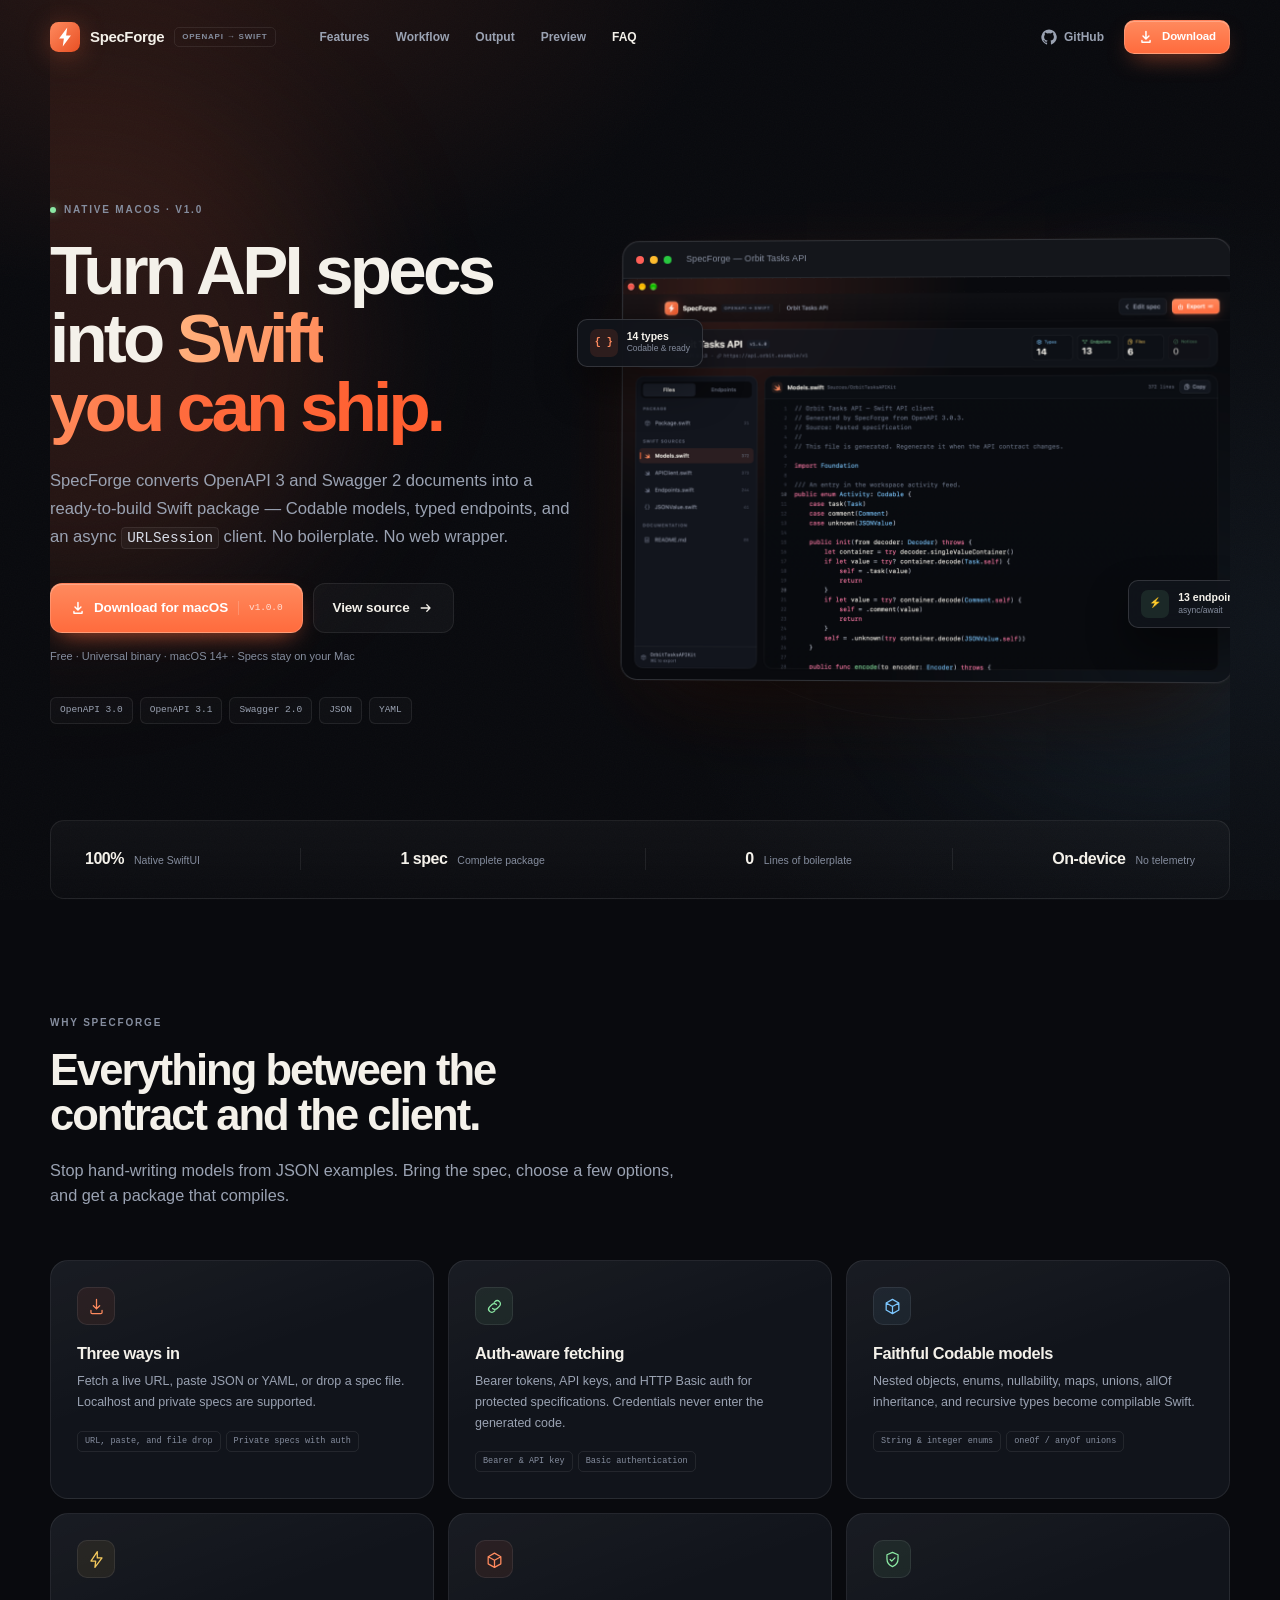
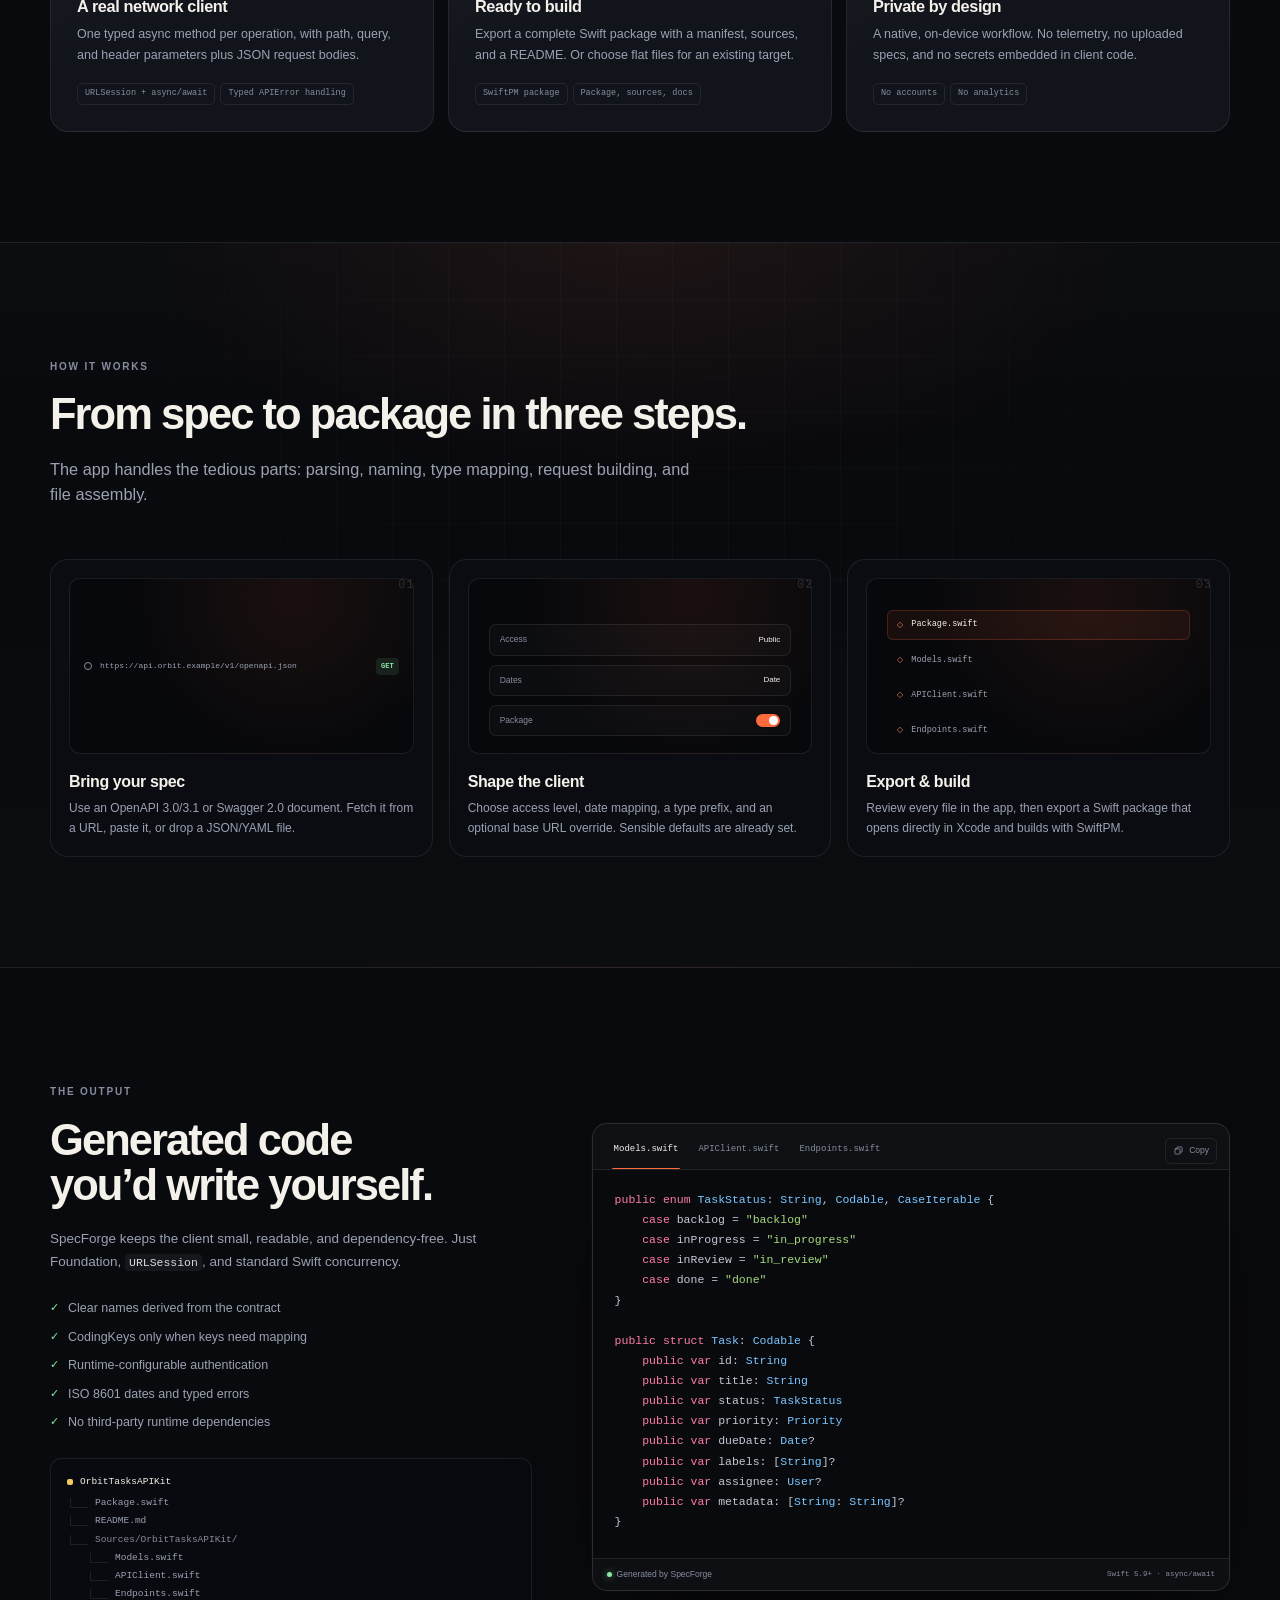
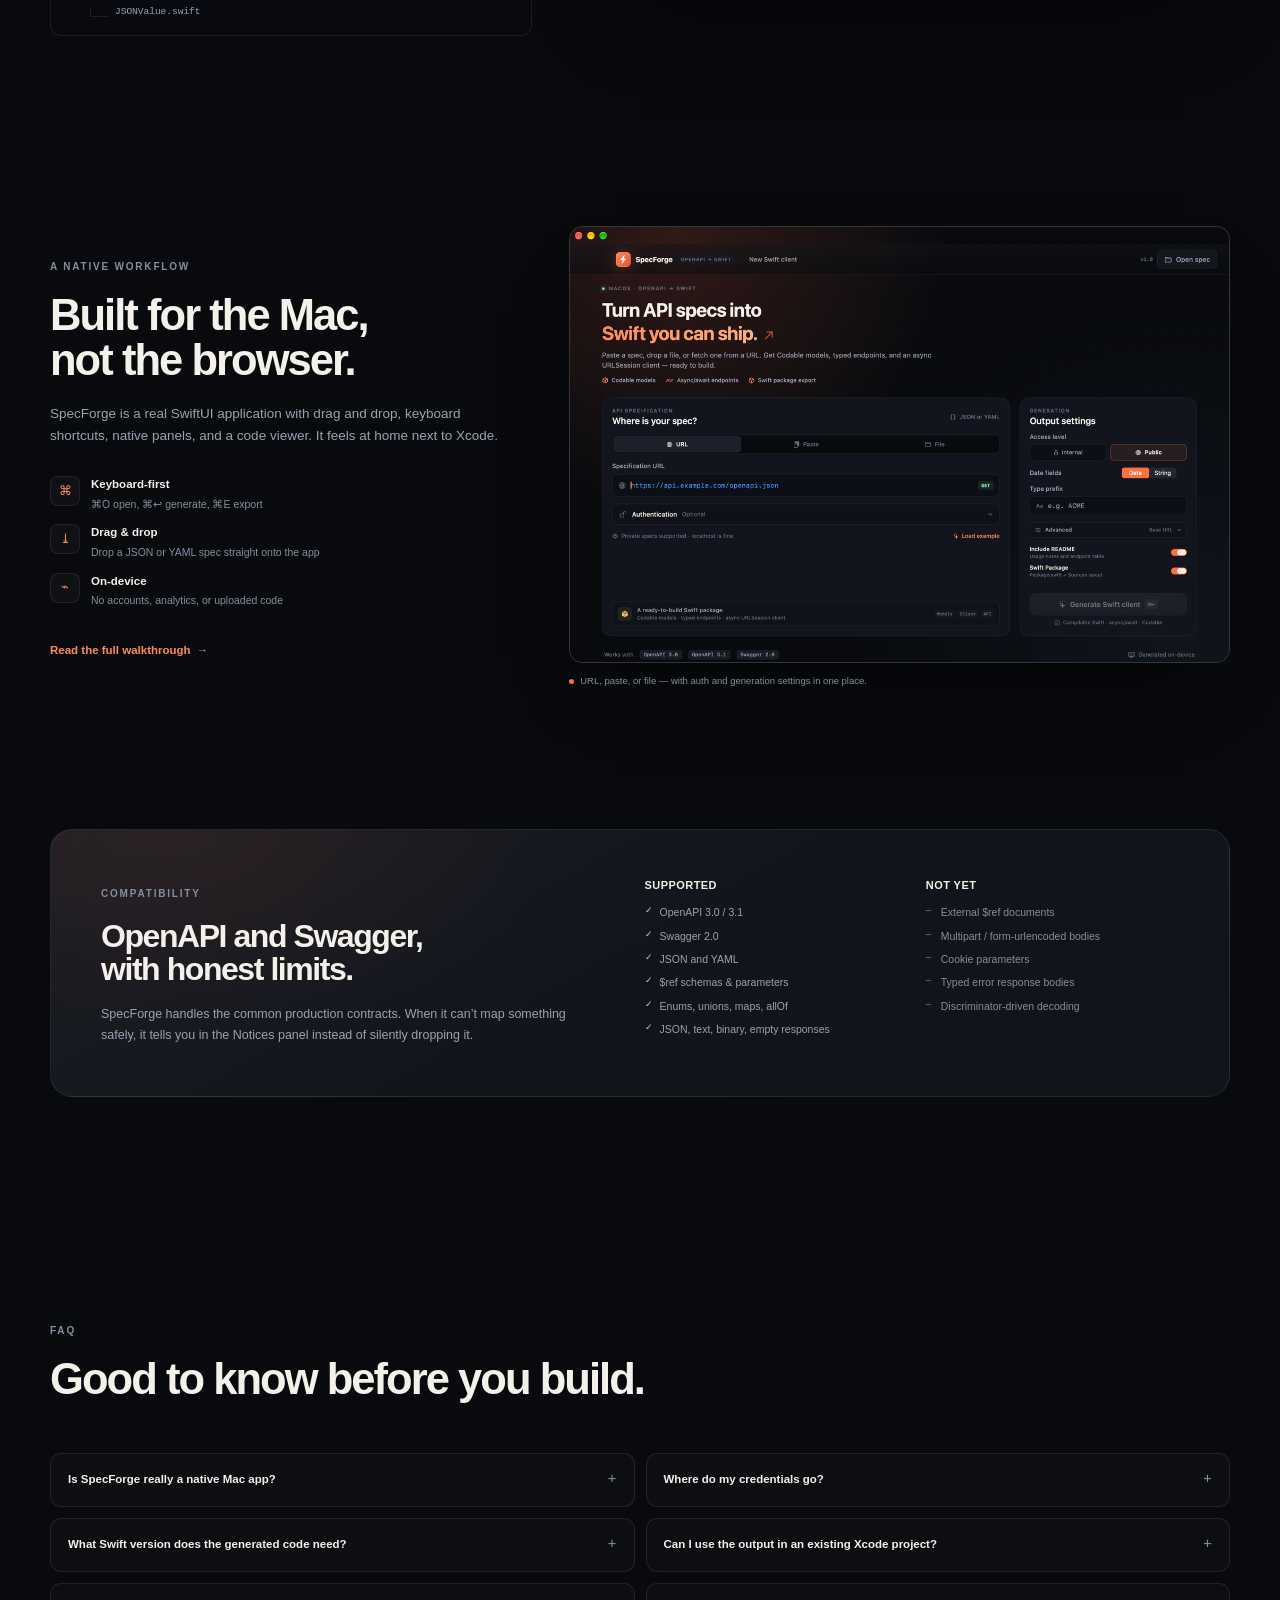
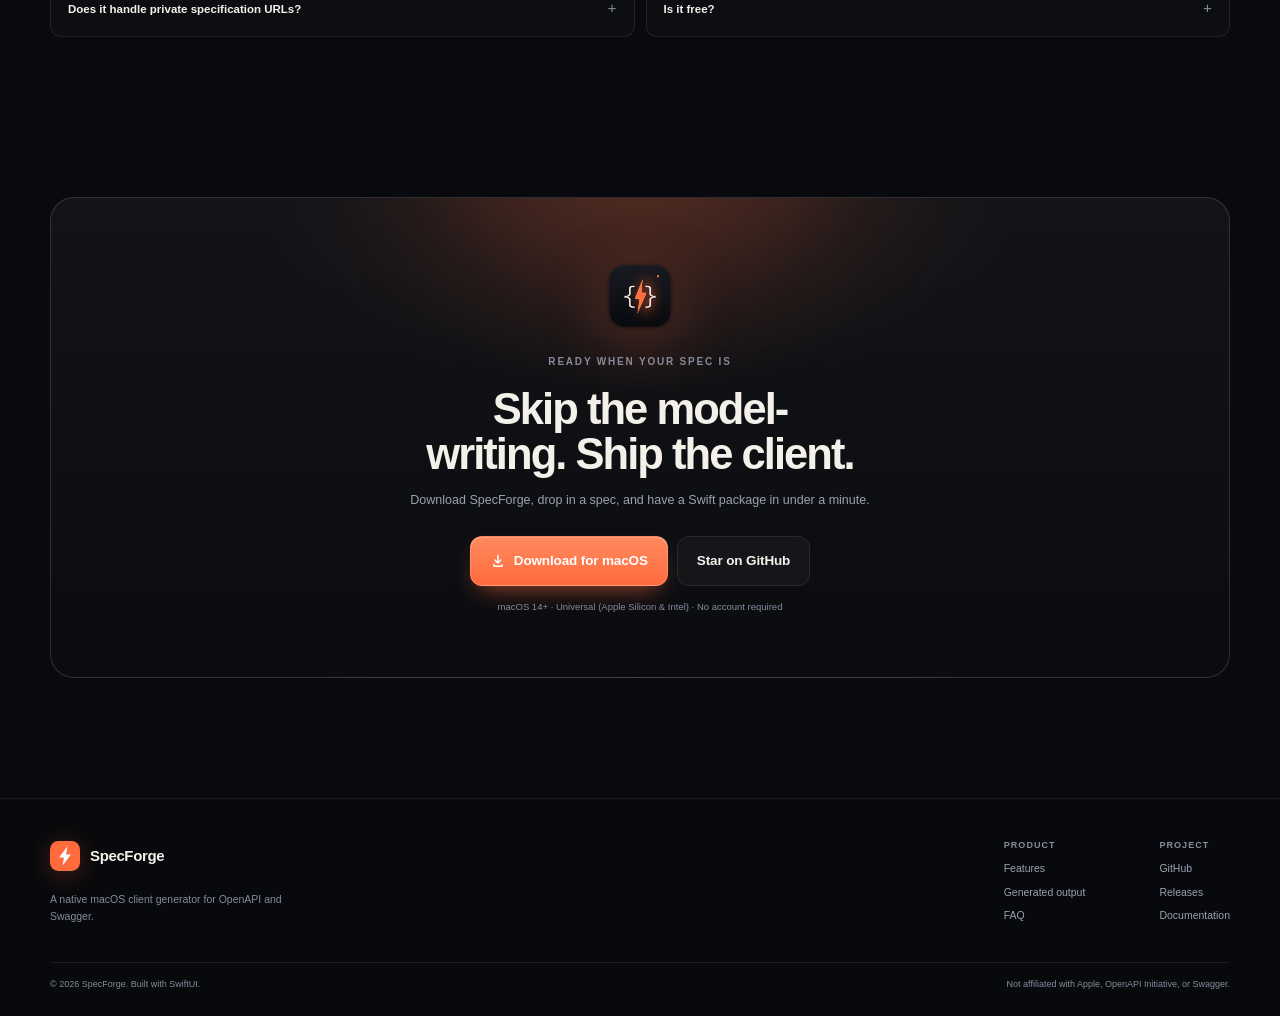
==== docs/index.html @ 65fa51cd "SpecForge 1.0.0 — native OpenAPI to Swift for macOS" ====
<!doctype html>
<html lang="en" class="no-js">
<head>
  <meta charset="utf-8">
  <meta name="viewport" content="width=device-width, initial-scale=1">
  <title>SpecForge — Turn OpenAPI specs into Swift</title>
  <meta name="description" content="SpecForge is a native macOS app that turns OpenAPI 3 and Swagger 2 specs into a ready-to-build Swift package with Codable models, typed endpoints, and an async URLSession client.">
  <meta name="author" content="SpecForge">
  <meta name="theme-color" content="#090a0e">
  <link rel="canonical" href="https://lbkos.github.io/specforge/">

  <meta property="og:type" content="website">
  <meta property="og:site_name" content="SpecForge">
  <meta property="og:title" content="SpecForge — Turn OpenAPI specs into Swift">
  <meta property="og:description" content="A native macOS app for turning OpenAPI and Swagger contracts into Codable models, typed endpoints, and an async networking client.">
  <meta property="og:url" content="https://lbkos.github.io/specforge/">
  <meta property="og:image" content="https://lbkos.github.io/specforge/assets/og.png">
  <meta property="og:image:width" content="1200">
  <meta property="og:image:height" content="630">
  <meta name="twitter:card" content="summary_large_image">
  <meta name="twitter:title" content="SpecForge — Turn OpenAPI specs into Swift">
  <meta name="twitter:description" content="Native macOS client generation for OpenAPI and Swagger. Codable models, typed endpoints, async networking.">
  <meta name="twitter:image" content="https://lbkos.github.io/specforge/assets/og.png">

  <link rel="icon" type="image/png" href="assets/favicon.png">
  <link rel="apple-touch-icon" href="assets/app-icon.png">
  <link rel="manifest" href="site.webmanifest">
  <link rel="preload" as="image" href="assets/results.png">
  <link rel="stylesheet" href="styles.css">
  <script>document.documentElement.classList.remove('no-js');document.documentElement.classList.add('js');</script>
</head>
<body>
  <a class="skip-link" href="#main">Skip to content</a>

  <header class="site-header" id="top">
    <div class="header-inner">
      <a class="brand" href="#top">
        <span class="brand-mark" aria-hidden="true">
          <svg viewBox="0 0 32 32" role="img">
            <defs>
              <linearGradient id="brandGradient" x1="0" y1="0" x2="1" y2="1">
                <stop offset="0" stop-color="#ff8a5e"/>
                <stop offset="1" stop-color="#e85024"/>
              </linearGradient>
            </defs>
            <rect width="32" height="32" rx="9" fill="url(#brandGradient)"/>
            <path d="M18.4 5.8 9.7 17.5h5.1l-1.2 8.7 8.7-11.7h-5.1l1.2-8.7Z" fill="#fff"/>
          </svg>
        </span>
        <span class="brand-name">SpecForge</span>
        <span class="brand-tag">OpenAPI → Swift</span>
      </a>

      <nav class="main-nav" id="mainNav" aria-label="Main navigation">
        <a href="#features">Features</a>
        <a href="#workflow">Workflow</a>
        <a href="#output">Output</a>
        <a href="#preview">Preview</a>
        <a href="#faq">FAQ</a>
      </nav>

      <div class="header-actions">
        <a class="github-link" href="https://github.com/LBkos/specforge" target="_blank" rel="noopener" aria-label="SpecForge on GitHub">
          <svg viewBox="0 0 24 24" aria-hidden="true"><path fill="currentColor" d="M12 .7a11.5 11.5 0 0 0-3.64 22.41c.58.11.79-.25.79-.55v-2.15c-3.22.7-3.9-1.37-3.9-1.37-.53-1.34-1.29-1.7-1.29-1.7-1.05-.72.08-.7.08-.7 1.16.08 1.77 1.19 1.77 1.19 1.04 1.77 2.72 1.26 3.39.96.1-.75.4-1.26.74-1.55-2.57-.29-5.27-1.29-5.27-5.68 0-1.26.45-2.28 1.19-3.09-.12-.29-.52-1.46.11-3.05 0 0 .97-.31 3.17 1.18a11 11 0 0 1 5.77 0c2.2-1.49 3.17-1.18 3.17-1.18.63 1.59.23 2.76.11 3.05.74.81 1.19 1.83 1.19 3.09 0 4.4-2.71 5.38-5.29 5.67.42.36.79 1.07.79 2.16v3.2c0 .3.21.67.8.55A11.5 11.5 0 0 0 12 .7Z"/></svg>
          <span>GitHub</span>
          <span class="stars" data-stars hidden></span>
        </a>
        <a class="button button-primary button-small download-link" href="https://github.com/LBkos/specforge/releases/latest/download/SpecForge.dmg">
          <svg viewBox="0 0 20 20" aria-hidden="true"><path fill="currentColor" d="M10 2.3c.5 0 .9.4.9.9v7.1l2.1-2.1a.9.9 0 1 1 1.3 1.3l-3.7 3.7a.9.9 0 0 1-1.3 0L5.6 9.5a.9.9 0 1 1 1.3-1.3l2.1 2.1V3.2c0-.5.4-.9 1-.9ZM4 14.4c0-.5.4-.9.9-.9s.9.4.9.9v1.2h8.4v-1.2a.9.9 0 0 1 1.8 0v1.7c0 .8-.7 1.5-1.5 1.5H5.5c-.8 0-1.5-.7-1.5-1.5v-1.7Z"/></svg>
          Download
        </a>
        <button class="menu-toggle" type="button" aria-label="Open navigation menu" aria-controls="mainNav" aria-expanded="false">
          <span></span><span></span>
        </button>
      </div>
    </div>
  </header>

  <main id="main">
    <section class="hero section-shell">
      <div class="hero-glow hero-glow-one" aria-hidden="true"></div>
      <div class="hero-glow hero-glow-two" aria-hidden="true"></div>

      <div class="hero-copy reveal">
        <p class="eyebrow"><span class="live-dot"></span> Native macOS · v1.0</p>
        <h1>Turn API specs into <span class="gradient-text">Swift you can ship.</span></h1>
        <p class="hero-lede">SpecForge converts OpenAPI 3 and Swagger 2 documents into a ready-to-build Swift package — Codable models, typed endpoints, and an async <code>URLSession</code> client. No boilerplate. No web wrapper.</p>

        <div class="hero-actions">
          <a class="button button-primary button-large download-link" href="https://github.com/LBkos/specforge/releases/latest/download/SpecForge.dmg">
            <svg viewBox="0 0 20 20" aria-hidden="true"><path fill="currentColor" d="M10 2.3c.5 0 .9.4.9.9v7.1l2.1-2.1a.9.9 0 1 1 1.3 1.3l-3.7 3.7a.9.9 0 0 1-1.3 0L5.6 9.5a.9.9 0 1 1 1.3-1.3l2.1 2.1V3.2c0-.5.4-.9 1-.9ZM4 14.4c0-.5.4-.9.9-.9s.9.4.9.9v1.2h8.4v-1.2a.9.9 0 0 1 1.8 0v1.7c0 .8-.7 1.5-1.5 1.5H5.5c-.8 0-1.5-.7-1.5-1.5v-1.7Z"/></svg>
            <span>Download for macOS</span>
            <span class="button-meta" data-release-version>v1.0.0</span>
          </a>
          <a class="button button-ghost button-large" href="https://github.com/LBkos/specforge" target="_blank" rel="noopener">
            View source
            <svg viewBox="0 0 20 20" aria-hidden="true"><path fill="none" stroke="currentColor" stroke-linecap="round" stroke-linejoin="round" stroke-width="1.6" d="M4 10h11m-4-4 4 4-4 4"/></svg>
          </a>
        </div>

        <p class="hero-note">Free · Universal binary · macOS 14+ · Specs stay on your Mac</p>

        <div class="hero-formats" aria-label="Supported specification formats">
          <span>OpenAPI 3.0</span>
          <span>OpenAPI 3.1</span>
          <span>Swagger 2.0</span>
          <span>JSON</span>
          <span>YAML</span>
        </div>
      </div>

      <div class="hero-visual reveal">
        <div class="window-frame">
          <div class="window-bar" aria-hidden="true">
            <span class="traffic red"></span>
            <span class="traffic yellow"></span>
            <span class="traffic green"></span>
            <span class="window-title">SpecForge — Orbit Tasks API</span>
          </div>
          <button class="screenshot-button" type="button" data-lightbox="assets/results.png" aria-label="Expand SpecForge results screenshot">
            <img src="assets/results.png" width="1240" height="820" alt="SpecForge showing generated Swift models for the Orbit Tasks API">
          </button>
        </div>

        <div class="float-card float-card-code" aria-hidden="true">
          <span class="float-icon">{ }</span>
          <span><strong>14 types</strong><small>Codable &amp; ready</small></span>
        </div>
        <div class="float-card float-card-endpoint" aria-hidden="true">
          <span class="float-icon bolt">⚡</span>
          <span><strong>13 endpoints</strong><small>async/await</small></span>
        </div>
        <div class="visual-orbit" aria-hidden="true"></div>
      </div>
    </section>

    <section class="format-strip section-shell reveal" aria-label="At a glance">
      <div class="strip-item"><strong>100%</strong><span>Native SwiftUI</span></div>
      <div class="strip-divider" aria-hidden="true"></div>
      <div class="strip-item"><strong>1 spec</strong><span>Complete package</span></div>
      <div class="strip-divider" aria-hidden="true"></div>
      <div class="strip-item"><strong>0</strong><span>Lines of boilerplate</span></div>
      <div class="strip-divider" aria-hidden="true"></div>
      <div class="strip-item"><strong>On-device</strong><span>No telemetry</span></div>
    </section>

    <section class="section section-shell" id="features">
      <div class="section-heading reveal">
        <p class="eyebrow">Why SpecForge</p>
        <h2>Everything between the contract and the client.</h2>
        <p>Stop hand-writing models from JSON examples. Bring the spec, choose a few options, and get a package that compiles.</p>
      </div>

      <div class="feature-grid">
        <article class="feature-card reveal">
          <span class="feature-icon icon-coral">
            <svg viewBox="0 0 24 24" aria-hidden="true"><path fill="none" stroke="currentColor" stroke-linecap="round" stroke-linejoin="round" stroke-width="1.6" d="M12 3v12m0 0 4-4m-4 4-4-4M5 17v2.5c0 .8.7 1.5 1.5 1.5h11c.8 0 1.5-.7 1.5-1.5V17"/></svg>
          </span>
          <h3>Three ways in</h3>
          <p>Fetch a live URL, paste JSON or YAML, or drop a spec file. Localhost and private specs are supported.</p>
          <ul class="mini-list">
            <li>URL, paste, and file drop</li>
            <li>Private specs with auth</li>
          </ul>
        </article>

        <article class="feature-card reveal">
          <span class="feature-icon icon-mint">
            <svg viewBox="0 0 24 24" aria-hidden="true"><path fill="none" stroke="currentColor" stroke-linecap="round" stroke-linejoin="round" stroke-width="1.6" d="M14.5 9.5a4 4 0 0 0-5.7 0l-3 3a4 4 0 0 0 5.7 5.7l1-1m-2.9-2.7a4 4 0 0 0 5.7 0l3-3a4 4 0 1 0-5.7-5.7l-1 1"/></svg>
          </span>
          <h3>Auth-aware fetching</h3>
          <p>Bearer tokens, API keys, and HTTP Basic auth for protected specifications. Credentials never enter the generated code.</p>
          <ul class="mini-list">
            <li>Bearer &amp; API key</li>
            <li>Basic authentication</li>
          </ul>
        </article>

        <article class="feature-card reveal">
          <span class="feature-icon icon-sky">
            <svg viewBox="0 0 24 24" aria-hidden="true"><path fill="none" stroke="currentColor" stroke-linecap="round" stroke-linejoin="round" stroke-width="1.6" d="m12 3 8 4.5v9L12 21l-8-4.5v-9L12 3Zm0 9 8-4.5M12 12v9M12 12 4 7.5"/></svg>
          </span>
          <h3>Faithful Codable models</h3>
          <p>Nested objects, enums, nullability, maps, unions, allOf inheritance, and recursive types become compilable Swift.</p>
          <ul class="mini-list">
            <li>String &amp; integer enums</li>
            <li>oneOf / anyOf unions</li>
          </ul>
        </article>

        <article class="feature-card reveal">
          <span class="feature-icon icon-gold">
            <svg viewBox="0 0 24 24" aria-hidden="true"><path fill="none" stroke="currentColor" stroke-linecap="round" stroke-linejoin="round" stroke-width="1.6" d="m13 2-8 12h6l-1 8 9-12h-6l0-8Z"/></svg>
          </span>
          <h3>A real network client</h3>
          <p>One typed async method per operation, with path, query, and header parameters plus JSON request bodies.</p>
          <ul class="mini-list">
            <li>URLSession + async/await</li>
            <li>Typed APIError handling</li>
          </ul>
        </article>

        <article class="feature-card reveal">
          <span class="feature-icon icon-coral">
            <svg viewBox="0 0 24 24" aria-hidden="true"><path fill="none" stroke="currentColor" stroke-linecap="round" stroke-linejoin="round" stroke-width="1.6" d="M4 8.5 12 4l8 4.5v9L12 22l-8-4.5v-9Zm0 0L12 13m8-4.5L12 13m0 9v-9"/></svg>
          </span>
          <h3>Ready to build</h3>
          <p>Export a complete Swift package with a manifest, sources, and a README. Or choose flat files for an existing target.</p>
          <ul class="mini-list">
            <li>SwiftPM package</li>
            <li>Package, sources, docs</li>
          </ul>
        </article>

        <article class="feature-card reveal">
          <span class="feature-icon icon-mint">
            <svg viewBox="0 0 24 24" aria-hidden="true"><path fill="none" stroke="currentColor" stroke-linecap="round" stroke-linejoin="round" stroke-width="1.6" d="M12 3 5 6v5c0 4.6 3 8.4 7 10 4-1.6 7-5.4 7-10V6l-7-3Zm-3 9 2 2 4-4"/></svg>
          </span>
          <h3>Private by design</h3>
          <p>A native, on-device workflow. No telemetry, no uploaded specs, and no secrets embedded in client code.</p>
          <ul class="mini-list">
            <li>No accounts</li>
            <li>No analytics</li>
          </ul>
        </article>
      </div>
    </section>

    <section class="section workflow-section" id="workflow">
      <div class="section-shell">
        <div class="section-heading reveal">
          <p class="eyebrow">How it works</p>
          <h2>From spec to package in three steps.</h2>
          <p>The app handles the tedious parts: parsing, naming, type mapping, request building, and file assembly.</p>
        </div>

        <div class="workflow-grid">
          <article class="workflow-step reveal">
            <span class="step-number">01</span>
            <div class="step-visual step-visual-input">
              <span class="field-dot"></span>
              <span class="field-text">https://api.orbit.example/v1/openapi.json</span>
              <span class="field-badge">GET</span>
            </div>
            <h3>Bring your spec</h3>
            <p>Use an OpenAPI 3.0/3.1 or Swagger 2.0 document. Fetch it from a URL, paste it, or drop a JSON/YAML file.</p>
          </article>

          <article class="workflow-step reveal">
            <span class="step-number">02</span>
            <div class="step-visual step-visual-settings">
              <div class="setting-row"><span>Access</span><b>Public</b></div>
              <div class="setting-row"><span>Dates</span><b>Date</b></div>
              <div class="setting-row"><span>Package</span><i class="toggle"></i></div>
            </div>
            <h3>Shape the client</h3>
            <p>Choose access level, date mapping, a type prefix, and an optional base URL override. Sensible defaults are already set.</p>
          </article>

          <article class="workflow-step reveal">
            <span class="step-number">03</span>
            <div class="step-visual step-visual-export">
              <div class="file-row"><span class="file-icon">◇</span> Package.swift</div>
              <div class="file-row"><span class="file-icon">◇</span> Models.swift</div>
              <div class="file-row"><span class="file-icon">◇</span> APIClient.swift</div>
              <div class="file-row"><span class="file-icon">◇</span> Endpoints.swift</div>
            </div>
            <h3>Export &amp; build</h3>
            <p>Review every file in the app, then export a Swift package that opens directly in Xcode and builds with SwiftPM.</p>
          </article>
        </div>
      </div>
    </section>

    <section class="section section-shell" id="output">
      <div class="output-grid">
        <div class="output-copy reveal">
          <p class="eyebrow">The output</p>
          <h2>Generated code you’d write yourself.</h2>
          <p>SpecForge keeps the client small, readable, and dependency-free. Just Foundation, <code>URLSession</code>, and standard Swift concurrency.</p>

          <ul class="check-list">
            <li><span>✓</span> Clear names derived from the contract</li>
            <li><span>✓</span> CodingKeys only when keys need mapping</li>
            <li><span>✓</span> Runtime-configurable authentication</li>
            <li><span>✓</span> ISO 8601 dates and typed errors</li>
            <li><span>✓</span> No third-party runtime dependencies</li>
          </ul>

          <div class="package-tree" aria-label="Generated package structure">
            <div class="tree-title"><span class="tree-dot"></span> OrbitTasksAPIKit</div>
            <div class="tree-line"><span class="tree-guide"></span><span class="tree-item">Package.swift</span></div>
            <div class="tree-line"><span class="tree-guide"></span><span class="tree-item">README.md</span></div>
            <div class="tree-line"><span class="tree-guide"></span><span class="tree-folder">Sources/OrbitTasksAPIKit/</span></div>
            <div class="tree-line nested"><span class="tree-guide"></span><span class="tree-item">Models.swift</span></div>
            <div class="tree-line nested"><span class="tree-guide"></span><span class="tree-item">APIClient.swift</span></div>
            <div class="tree-line nested"><span class="tree-guide"></span><span class="tree-item">Endpoints.swift</span></div>
            <div class="tree-line nested"><span class="tree-guide"></span><span class="tree-item">JSONValue.swift</span></div>
          </div>
        </div>

        <div class="code-console reveal">
          <div class="console-header">
            <div class="console-tabs" role="tablist" aria-label="Generated files">
              <button type="button" role="tab" aria-selected="true" aria-controls="panel-models" id="tab-models" data-tab="models" class="console-tab active">Models.swift</button>
              <button type="button" role="tab" aria-selected="false" aria-controls="panel-client" id="tab-client" data-tab="client" class="console-tab">APIClient.swift</button>
              <button type="button" role="tab" aria-selected="false" aria-controls="panel-endpoints" id="tab-endpoints" data-tab="endpoints" class="console-tab">Endpoints.swift</button>
            </div>
            <button type="button" class="copy-button" data-copy-button aria-label="Copy visible code">
              <svg viewBox="0 0 20 20" aria-hidden="true"><path fill="none" stroke="currentColor" stroke-linecap="round" stroke-linejoin="round" stroke-width="1.5" d="M7 7V4.8c0-.7.6-1.3 1.3-1.3h6.9c.7 0 1.3.6 1.3 1.3v6.9c0 .7-.6 1.3-1.3 1.3H13M4.8 7h6.9c.7 0 1.3.6 1.3 1.3v6.9c0 .7-.6 1.3-1.3 1.3H4.8c-.7 0-1.3-.6-1.3-1.3V8.3c0-.7.6-1.3 1.3-1.3Z"/></svg>
              <span>Copy</span>
            </button>
          </div>

          <div class="console-body">
            <div class="code-panel" role="tabpanel" id="panel-models" aria-labelledby="tab-models" data-panel="models">
<pre><code data-highlight="swift">public enum TaskStatus: String, Codable, CaseIterable {
    case backlog = "backlog"
    case inProgress = "in_progress"
    case inReview = "in_review"
    case done = "done"
}

public struct Task: Codable {
    public var id: String
    public var title: String
    public var status: TaskStatus
    public var priority: Priority
    public var dueDate: Date?
    public var labels: [String]?
    public var assignee: User?
    public var metadata: [String: String]?
}</code></pre>
            </div>

            <div class="code-panel" role="tabpanel" id="panel-client" aria-labelledby="tab-client" data-panel="client" hidden>
<pre><code data-highlight="swift">public final class APIClient: @unchecked Sendable {
    public static let shared = APIClient()
    public var auth: APIAuth?

    public func send&lt;T: Decodable&gt;(
        path: String,
        method: HTTPMethod,
        queryItems: [URLQueryItem] = [],
        headers: [String: String] = [:],
        responseType: T.Type
    ) async throws -&gt; T {
        let data = try await execute(
            path: path,
            method: method,
            queryItems: queryItems,
            headers: headers,
            bodyData: nil
        )
        return try decode(data, as: responseType)
    }
}</code></pre>
            </div>

            <div class="code-panel" role="tabpanel" id="panel-endpoints" aria-labelledby="tab-endpoints" data-panel="endpoints" hidden>
<pre><code data-highlight="swift">public func listTasks(
    workspaceID: String,
    status: TaskStatus? = nil,
    assigneeID: String? = nil,
    limit: Int? = nil,
    cursor: String? = nil
) async throws -&gt; TaskPage {
    let path = "/workspaces/\(workspaceID)/tasks"
    var queryItems: [URLQueryItem] = []

    if let status {
        queryItems.append(.init(name: "status", value: status.rawValue))
    }
    if let limit {
        queryItems.append(.init(name: "limit", value: String(limit)))
    }

    return try await send(
        path: path,
        method: .get,
        queryItems: queryItems,
        responseType: TaskPage.self
    )
}</code></pre>
            </div>
          </div>

          <div class="console-footer">
            <span class="console-status"><i></i> Generated by SpecForge</span>
            <span class="console-meta">Swift 5.9+ · async/await</span>
          </div>
        </div>
      </div>
    </section>

    <section class="section preview-section" id="preview">
      <div class="section-shell preview-grid">
        <div class="preview-copy reveal">
          <p class="eyebrow">A native workflow</p>
          <h2>Built for the Mac, not the browser.</h2>
          <p>SpecForge is a real SwiftUI application with drag and drop, keyboard shortcuts, native panels, and a code viewer. It feels at home next to Xcode.</p>

          <div class="preview-features">
            <div class="preview-feature">
              <span class="preview-feature-icon">⌘</span>
              <div><strong>Keyboard-first</strong><span>⌘O open, ⌘↩ generate, ⌘E export</span></div>
            </div>
            <div class="preview-feature">
              <span class="preview-feature-icon">⤓</span>
              <div><strong>Drag &amp; drop</strong><span>Drop a JSON or YAML spec straight onto the app</span></div>
            </div>
            <div class="preview-feature">
              <span class="preview-feature-icon">⌁</span>
              <div><strong>On-device</strong><span>No accounts, analytics, or uploaded code</span></div>
            </div>
          </div>

          <a class="text-link" href="https://github.com/LBkos/specforge#use" target="_blank" rel="noopener">Read the full walkthrough <span>→</span></a>
        </div>

        <div class="preview-shot reveal">
          <button class="screenshot-button screenshot-plain" type="button" data-lightbox="assets/input.png" aria-label="Expand SpecForge input screenshot">
            <img src="assets/input.png" width="1240" height="820" loading="lazy" alt="SpecForge input screen for URL, paste, and file sources">
          </button>
          <div class="preview-caption"><span class="caption-dot"></span> URL, paste, or file — with auth and generation settings in one place.</div>
        </div>
      </div>
    </section>

    <section class="section section-shell compatibility-section">
      <div class="compatibility-card reveal">
        <div class="compatibility-copy">
          <p class="eyebrow">Compatibility</p>
          <h2>OpenAPI and Swagger, with honest limits.</h2>
          <p>SpecForge handles the common production contracts. When it can’t map something safely, it tells you in the Notices panel instead of silently dropping it.</p>
        </div>
        <div class="compatibility-columns">
          <div>
            <h3>Supported</h3>
            <ul class="compat-list yes">
              <li>OpenAPI 3.0 / 3.1</li>
              <li>Swagger 2.0</li>
              <li>JSON and YAML</li>
              <li>$ref schemas &amp; parameters</li>
              <li>Enums, unions, maps, allOf</li>
              <li>JSON, text, binary, empty responses</li>
            </ul>
          </div>
          <div>
            <h3>Not yet</h3>
            <ul class="compat-list no">
              <li>External $ref documents</li>
              <li>Multipart / form-urlencoded bodies</li>
              <li>Cookie parameters</li>
              <li>Typed error response bodies</li>
              <li>Discriminator-driven decoding</li>
            </ul>
          </div>
        </div>
      </div>
    </section>

    <section class="section section-shell" id="faq">
      <div class="section-heading reveal">
        <p class="eyebrow">FAQ</p>
        <h2>Good to know before you build.</h2>
      </div>

      <div class="faq-grid">
        <details class="faq-item reveal">
          <summary>Is SpecForge really a native Mac app?</summary>
          <p>Yes. It’s built with SwiftUI and runs entirely on your Mac. There is no web view, local server, or account layer in the app.</p>
        </details>
        <details class="faq-item reveal">
          <summary>Where do my credentials go?</summary>
          <p>They are attached only to the outgoing request that downloads the specification. Tokens and passwords are never embedded in generated files, logged, or sent anywhere else.</p>
        </details>
        <details class="faq-item reveal">
          <summary>What Swift version does the generated code need?</summary>
          <p>The generated package uses Swift 5.9+ and targets iOS 15, macOS 12, tvOS 15, and watchOS 8 or later. The macOS app itself requires macOS 14+.</p>
        </details>
        <details class="faq-item reveal">
          <summary>Can I use the output in an existing Xcode project?</summary>
          <p>Yes. Export a package and add it as a local dependency, or turn off “Swift Package” during generation to get flat Swift files you can drag into a target.</p>
        </details>
        <details class="faq-item reveal">
          <summary>Does it handle private specification URLs?</summary>
          <p>Yes. Choose Bearer, API key, or Basic authentication before fetching. The URL flow supports protected endpoints and localhost.</p>
        </details>
        <details class="faq-item reveal">
          <summary>Is it free?</summary>
          <p>The app is free to download. The source is available on GitHub so you can inspect the generator and build it yourself.</p>
        </details>
      </div>
    </section>

    <section class="section-shell final-cta reveal">
      <div class="cta-card">
        <div class="cta-glow" aria-hidden="true"></div>
        <span class="cta-icon"><img src="assets/app-icon.png" width="72" height="72" alt="SpecForge app icon"></span>
        <p class="eyebrow">Ready when your spec is</p>
        <h2>Skip the model-writing. Ship the client.</h2>
        <p>Download SpecForge, drop in a spec, and have a Swift package in under a minute.</p>
        <div class="cta-actions">
          <a class="button button-primary button-large download-link" href="https://github.com/LBkos/specforge/releases/latest/download/SpecForge.dmg">
            <svg viewBox="0 0 20 20" aria-hidden="true"><path fill="currentColor" d="M10 2.3c.5 0 .9.4.9.9v7.1l2.1-2.1a.9.9 0 1 1 1.3 1.3l-3.7 3.7a.9.9 0 0 1-1.3 0L5.6 9.5a.9.9 0 1 1 1.3-1.3l2.1 2.1V3.2c0-.5.4-.9 1-.9ZM4 14.4c0-.5.4-.9.9-.9s.9.4.9.9v1.2h8.4v-1.2a.9.9 0 0 1 1.8 0v1.7c0 .8-.7 1.5-1.5 1.5H5.5c-.8 0-1.5-.7-1.5-1.5v-1.7Z"/></svg>
            Download for macOS
          </a>
          <a class="button button-ghost button-large" href="https://github.com/LBkos/specforge" target="_blank" rel="noopener">Star on GitHub</a>
        </div>
        <p class="cta-note">macOS 14+ · Universal (Apple Silicon &amp; Intel) · No account required</p>
      </div>
    </section>
  </main>

  <footer class="site-footer">
    <div class="footer-inner">
      <div class="footer-brand">
        <a class="brand" href="#top">
          <span class="brand-mark" aria-hidden="true">
            <svg viewBox="0 0 32 32" role="img"><rect width="32" height="32" rx="9" fill="#ff6b3d"/><path d="M18.4 5.8 9.7 17.5h5.1l-1.2 8.7 8.7-11.7h-5.1l1.2-8.7Z" fill="#fff"/></svg>
          </span>
          <span class="brand-name">SpecForge</span>
        </a>
        <p>A native macOS client generator for OpenAPI and Swagger.</p>
      </div>
      <div class="footer-links">
        <div>
          <h3>Product</h3>
          <a href="#features">Features</a>
          <a href="#output">Generated output</a>
          <a href="#faq">FAQ</a>
        </div>
        <div>
          <h3>Project</h3>
          <a href="https://github.com/LBkos/specforge" target="_blank" rel="noopener">GitHub</a>
          <a href="https://github.com/LBkos/specforge/releases" target="_blank" rel="noopener">Releases</a>
          <a href="https://github.com/LBkos/specforge#readme" target="_blank" rel="noopener">Documentation</a>
        </div>
      </div>
    </div>
    <div class="footer-bottom">
      <span>© <span data-year>2026</span> SpecForge. Built with SwiftUI.</span>
      <span>Not affiliated with Apple, OpenAPI Initiative, or Swagger.</span>
    </div>
  </footer>

  <dialog class="lightbox" id="lightbox" aria-label="Screenshot preview">
    <button class="lightbox-close" type="button" aria-label="Close screenshot">×</button>
    <img src="assets/results.png" alt="SpecForge screenshot preview">
  </dialog>

  <script src="app.js" defer></script>
</body>
</html>
---- docs/styles.css ----
:root {
  --bg: #090a0e;
  --bg-deep: #07080b;
  --surface: #11141b;
  --surface-2: #161a23;
  --surface-3: #1c202b;
  --line: rgba(255, 255, 255, 0.08);
  --line-strong: rgba(255, 255, 255, 0.14);
  --text: #f4f1ea;
  --muted: #9aa2b2;
  --dim: #858d9e;
  --accent: #ff6b3d;
  --accent-bright: #ff8a5e;
  --accent-deep: #e85024;
  --mint: #8be9a4;
  --sky: #7cc7ff;
  --gold: #f4c95d;
  --pink: #ff7ba8;
  --green: #a8db7e;
  --radius: 18px;
  --radius-sm: 11px;
  --max-width: 1180px;
  --font-ui: -apple-system, BlinkMacSystemFont, "SF Pro Display", "SF Pro Text", "Segoe UI", sans-serif;
  --font-mono: ui-monospace, "SF Mono", "SFMono-Regular", Menlo, Monaco, Consolas, monospace;
}

*, *::before, *::after {
  box-sizing: border-box;
}

html {
  scroll-behavior: smooth;
  color-scheme: dark;
}

body {
  margin: 0;
  background: var(--bg);
  color: var(--text);
  font-family: var(--font-ui);
  font-size: 16px;
  line-height: 1.55;
  -webkit-font-smoothing: antialiased;
  text-rendering: optimizeLegibility;
  overflow-x: hidden;
}

body::before {
  content: "";
  position: fixed;
  inset: 0;
  z-index: -2;
  background:
    radial-gradient(900px 520px at 12% -5%, rgba(255, 107, 61, 0.13), transparent 65%),
    radial-gradient(900px 640px at 100% 70%, rgba(124, 199, 255, 0.055), transparent 70%),
    var(--bg);
}

body::after {
  content: "";
  position: fixed;
  inset: 0;
  z-index: -1;
  pointer-events: none;
  opacity: 0.025;
  background-image: url("data:image/svg+xml,%3Csvg xmlns='http://www.w3.org/2000/svg' width='160' height='160'%3E%3Cfilter id='n'%3E%3CfeTurbulence type='fractalNoise' baseFrequency='.85' numOctaves='3' stitchTiles='stitch'/%3E%3C/filter%3E%3Crect width='100%25' height='100%25' filter='url(%23n)'/%3E%3C/svg%3E");
}

img {
  max-width: 100%;
  display: block;
}

a {
  color: inherit;
  text-decoration: none;
}

button {
  font: inherit;
  color: inherit;
}

code, pre {
  font-family: var(--font-mono);
}

::selection {
  background: rgba(255, 107, 61, 0.32);
  color: #fff;
}

:focus-visible {
  outline: 2px solid var(--accent-bright);
  outline-offset: 3px;
  border-radius: 4px;
}

.skip-link {
  position: fixed;
  top: 10px;
  left: 10px;
  z-index: 100;
  padding: 10px 14px;
  border-radius: 8px;
  background: var(--accent);
  color: #fff;
  font-weight: 600;
  transform: translateY(-160%);
  transition: transform 0.2s ease;
}

.skip-link:focus {
  transform: translateY(0);
}

.section-shell {
  width: min(var(--max-width), calc(100% - 64px));
  margin-inline: auto;
}

.section {
  padding: 110px 0;
  scroll-margin-top: 90px;
}

.eyebrow {
  display: inline-flex;
  align-items: center;
  gap: 8px;
  margin: 0 0 18px;
  color: var(--dim);
  font-size: 10px;
  font-weight: 700;
  letter-spacing: 0.18em;
  text-transform: uppercase;
}

.live-dot {
  width: 6px;
  height: 6px;
  border-radius: 50%;
  background: var(--mint);
  box-shadow: 0 0 10px rgba(139, 233, 164, 0.8);
}

h1, h2, h3, h4 {
  margin: 0;
  font-weight: 700;
  letter-spacing: -0.045em;
  line-height: 1.03;
  text-wrap: balance;
}

h2 {
  font-size: clamp(2rem, 3.4vw, 3.15rem);
  max-width: 760px;
}

h3 {
  font-size: 1.1rem;
  letter-spacing: -0.025em;
}

p {
  margin: 0;
}

.section-heading {
  max-width: 720px;
  margin-bottom: 52px;
}

.section-heading p:last-child {
  margin-top: 20px;
  max-width: 640px;
  color: var(--muted);
  font-size: 1.02rem;
}

.gradient-text {
  background: linear-gradient(100deg, #ffb27e 0%, var(--accent) 52%, #ff5d2e 100%);
  -webkit-background-clip: text;
  background-clip: text;
  color: transparent;
}

/* Header */

.site-header {
  position: fixed;
  inset: 0 0 auto;
  z-index: 50;
  transition: background 0.25s ease, border-color 0.25s ease, backdrop-filter 0.25s ease;
  border-bottom: 1px solid transparent;
}

.site-header.scrolled {
  background: rgba(9, 10, 14, 0.82);
  border-bottom-color: var(--line);
  backdrop-filter: blur(18px) saturate(1.25);
  -webkit-backdrop-filter: blur(18px) saturate(1.25);
}

.header-inner {
  width: min(var(--max-width), calc(100% - 64px));
  height: 74px;
  margin-inline: auto;
  display: flex;
  align-items: center;
  gap: 30px;
}

.brand {
  display: inline-flex;
  align-items: center;
  gap: 10px;
  flex-shrink: 0;
}

.brand-mark {
  width: 30px;
  height: 30px;
  display: grid;
  place-items: center;
  filter: drop-shadow(0 4px 12px rgba(255, 107, 61, 0.28));
}

.brand-mark svg {
  width: 100%;
  height: 100%;
}

.brand-name {
  font-size: 15px;
  font-weight: 750;
  letter-spacing: -0.025em;
}

.brand-tag {
  padding: 3px 7px;
  border: 1px solid var(--line);
  border-radius: 5px;
  color: var(--dim);
  font-size: 8px;
  font-weight: 700;
  letter-spacing: 0.1em;
  text-transform: uppercase;
}

.main-nav {
  display: flex;
  align-items: center;
  gap: 26px;
  margin-left: 14px;
}

.main-nav a {
  color: var(--muted);
  font-size: 12px;
  font-weight: 550;
  transition: color 0.18s ease;
}

.main-nav a:hover {
  color: var(--text);
}

.header-actions {
  display: flex;
  align-items: center;
  gap: 10px;
  margin-left: auto;
}

.github-link {
  display: inline-flex;
  align-items: center;
  gap: 7px;
  padding: 8px 10px;
  border-radius: 8px;
  color: var(--muted);
  font-size: 12px;
  font-weight: 550;
  transition: color 0.18s ease, background 0.18s ease;
}

.github-link:hover {
  color: var(--text);
  background: rgba(255, 255, 255, 0.04);
}

.github-link svg {
  width: 16px;
  height: 16px;
}

.stars {
  padding: 1px 5px;
  border-radius: 4px;
  background: rgba(255, 255, 255, 0.06);
  color: var(--muted);
  font-family: var(--font-mono);
  font-size: 9px;
}

.button {
  display: inline-flex;
  align-items: center;
  justify-content: center;
  gap: 8px;
  border: 1px solid transparent;
  border-radius: 10px;
  font-weight: 600;
  letter-spacing: -0.01em;
  white-space: nowrap;
  cursor: pointer;
  transition: transform 0.18s ease, box-shadow 0.18s ease, background 0.18s ease, border-color 0.18s ease;
}

.button svg {
  width: 16px;
  height: 16px;
  flex-shrink: 0;
}

.button-small {
  height: 34px;
  padding: 0 13px;
  font-size: 11.5px;
}

.button-large {
  height: 50px;
  padding: 0 19px;
  border-radius: 12px;
  font-size: 13.5px;
}

.button-primary {
  background: linear-gradient(180deg, var(--accent-bright), var(--accent));
  color: #fff;
  border-color: rgba(255, 255, 255, 0.16);
  box-shadow:
    0 10px 24px -10px rgba(255, 107, 61, 0.7),
    inset 0 1px 0 rgba(255, 255, 255, 0.24);
}

.button-primary:hover {
  transform: translateY(-1px);
  box-shadow:
    0 16px 34px -12px rgba(255, 107, 61, 0.85),
    inset 0 1px 0 rgba(255, 255, 255, 0.28);
}

.button-ghost {
  background: rgba(255, 255, 255, 0.035);
  border-color: var(--line);
  color: var(--text);
}

.button-ghost:hover {
  background: rgba(255, 255, 255, 0.07);
  border-color: var(--line-strong);
  transform: translateY(-1px);
}

.button-meta {
  margin-left: 2px;
  padding-left: 10px;
  border-left: 1px solid rgba(255, 255, 255, 0.25);
  font-family: var(--font-mono);
  font-size: 9.5px;
  font-weight: 500;
  opacity: 0.75;
}

.menu-toggle {
  display: none;
  width: 38px;
  height: 36px;
  padding: 0;
  border: 1px solid var(--line);
  border-radius: 9px;
  background: rgba(255, 255, 255, 0.03);
  cursor: pointer;
}

.menu-toggle span {
  display: block;
  width: 14px;
  height: 1.5px;
  margin: 4px auto;
  border-radius: 2px;
  background: var(--text);
  transition: transform 0.2s ease, opacity 0.2s ease;
}

.nav-open .menu-toggle span:first-child {
  transform: translateY(2.75px) rotate(45deg);
}

.nav-open .menu-toggle span:last-child {
  transform: translateY(-2.75px) rotate(-45deg);
}

/* Hero */

.hero {
  min-height: 820px;
  overflow: clip;
  padding-top: 150px;
  padding-bottom: 50px;
  display: grid;
  grid-template-columns: 0.92fr 1.08fr;
  align-items: center;
  gap: 48px;
  position: relative;
}

.hero-glow {
  position: absolute;
  z-index: -1;
  border-radius: 50%;
  filter: blur(80px);
  pointer-events: none;
}

.hero-glow-one {
  width: 530px;
  height: 530px;
  top: 80px;
  left: -240px;
  background: rgba(255, 107, 61, 0.13);
}

.hero-glow-two {
  width: 500px;
  height: 500px;
  right: -180px;
  bottom: 20px;
  background: rgba(124, 199, 255, 0.06);
}

.hero-copy {
  position: relative;
  z-index: 2;
}

.hero h1 {
  max-width: 660px;
  font-size: clamp(3.1rem, 5.4vw, 4.9rem);
  line-height: 0.99;
  letter-spacing: -0.055em;
}

.hero-lede {
  max-width: 540px;
  margin-top: 26px;
  color: var(--muted);
  font-size: 1.04rem;
  line-height: 1.68;
}

.hero-lede code {
  padding: 2px 5px;
  border: 1px solid var(--line);
  border-radius: 4px;
  background: rgba(255, 255, 255, 0.035);
  color: #d7dce7;
  font-size: 0.86em;
}

.hero-actions {
  display: flex;
  gap: 10px;
  margin-top: 32px;
  flex-wrap: wrap;
}

.hero-note {
  margin-top: 15px;
  color: var(--dim);
  font-size: 11px;
}

.hero-formats {
  display: flex;
  flex-wrap: wrap;
  gap: 7px;
  margin-top: 32px;
}

.hero-formats span {
  padding: 5px 9px;
  border: 1px solid var(--line);
  border-radius: 6px;
  background: rgba(255, 255, 255, 0.025);
  color: var(--muted);
  font-family: var(--font-mono);
  font-size: 9.5px;
}

.hero-visual {
  position: relative;
  z-index: 1;
  perspective: 1400px;
}

.window-frame {
  position: relative;
  z-index: 2;
  border: 1px solid var(--line-strong);
  border-radius: 17px;
  background: #0e1016;
  box-shadow:
    0 50px 100px -35px rgba(0, 0, 0, 0.9),
    0 0 0 1px rgba(255, 255, 255, 0.02),
    0 25px 90px -40px rgba(255, 107, 61, 0.3);
  overflow: hidden;
  transform: rotateY(-2deg) rotateX(1deg);
  transition: transform 0.5s cubic-bezier(0.2, 0.75, 0.25, 1);
}

.window-frame:hover {
  transform: rotateY(0) rotateX(0);
}

.window-bar {
  height: 37px;
  display: flex;
  align-items: center;
  gap: 6px;
  padding: 0 13px;
  border-bottom: 1px solid var(--line);
  background: rgba(255, 255, 255, 0.025);
}

.traffic {
  width: 8px;
  height: 8px;
  border-radius: 50%;
}

.traffic.red { background: #ff5f57; }
.traffic.yellow { background: #febc2e; }
.traffic.green { background: #28c840; }

.window-title {
  margin-left: 9px;
  color: var(--dim);
  font-size: 9px;
  letter-spacing: 0.01em;
}

.screenshot-button {
  display: block;
  width: 100%;
  padding: 0;
  border: 0;
  background: transparent;
  cursor: zoom-in;
}

.screenshot-button img {
  width: 100%;
  height: auto;
}

.float-card {
  position: absolute;
  z-index: 3;
  display: flex;
  align-items: center;
  gap: 9px;
  padding: 9px 12px;
  border: 1px solid var(--line-strong);
  border-radius: 10px;
  background: rgba(17, 20, 27, 0.9);
  box-shadow: 0 20px 40px rgba(0, 0, 0, 0.45);
  backdrop-filter: blur(14px);
  -webkit-backdrop-filter: blur(14px);
  animation: float 7s ease-in-out infinite;
}

.float-card strong {
  display: block;
  font-size: 10.5px;
  line-height: 1.3;
}

.float-card small {
  display: block;
  color: var(--dim);
  font-size: 8.5px;
  line-height: 1.4;
}

.float-icon {
  width: 28px;
  height: 28px;
  display: grid;
  place-items: center;
  border-radius: 7px;
  background: rgba(255, 107, 61, 0.12);
  color: var(--accent-bright);
  font-family: var(--font-mono);
  font-size: 10px;
  font-weight: 700;
}

.float-icon.bolt {
  background: rgba(139, 233, 164, 0.1);
  color: var(--mint);
}

.float-card-code {
  top: 18%;
  left: -42px;
}

.float-card-endpoint {
  right: -26px;
  bottom: 12%;
  animation-delay: -3.5s;
}

.visual-orbit {
  position: absolute;
  inset: 12% -8% -8% 8%;
  z-index: 0;
  border: 1px solid rgba(255, 255, 255, 0.035);
  border-radius: 50%;
  transform: rotate(-11deg);
  pointer-events: none;
}

.visual-orbit::after {
  content: "";
  position: absolute;
  top: 8%;
  left: 6%;
  width: 7px;
  height: 7px;
  border-radius: 50%;
  background: var(--accent);
  box-shadow: 0 0 16px rgba(255, 107, 61, 0.8);
}

@keyframes float {
  0%, 100% { transform: translateY(0); }
  50% { transform: translateY(-8px); }
}

/* Strip */

.format-strip {
  display: flex;
  align-items: center;
  justify-content: space-between;
  gap: 24px;
  padding: 26px 34px;
  border: 1px solid var(--line);
  border-radius: 14px;
  background: linear-gradient(180deg, rgba(255, 255, 255, 0.035), rgba(255, 255, 255, 0.012));
}

.strip-item {
  display: flex;
  align-items: baseline;
  gap: 10px;
}

.strip-item strong {
  font-size: 16px;
  letter-spacing: -0.03em;
}

.strip-item span {
  color: var(--dim);
  font-size: 10.5px;
}

.strip-divider {
  width: 1px;
  height: 22px;
  background: var(--line);
}

/* Feature cards */

.feature-grid {
  display: grid;
  grid-template-columns: repeat(3, 1fr);
  gap: 14px;
}

.feature-card {
  position: relative;
  padding: 26px;
  border: 1px solid var(--line);
  border-radius: var(--radius);
  background:
    linear-gradient(160deg, rgba(255, 255, 255, 0.035), transparent 45%),
    var(--surface);
  overflow: hidden;
  transition: transform 0.25s ease, border-color 0.25s ease, background 0.25s ease;
}

.feature-card::after {
  content: "";
  position: absolute;
  width: 180px;
  height: 180px;
  right: -80px;
  top: -100px;
  border-radius: 50%;
  background: radial-gradient(circle, rgba(255, 107, 61, 0.11), transparent 70%);
  opacity: 0;
  transition: opacity 0.25s ease;
}

.feature-card:hover {
  transform: translateY(-3px);
  border-color: var(--line-strong);
  background:
    linear-gradient(160deg, rgba(255, 255, 255, 0.045), transparent 45%),
    var(--surface-2);
}

.feature-card:hover::after {
  opacity: 1;
}

.feature-icon {
  width: 38px;
  height: 38px;
  display: grid;
  place-items: center;
  margin-bottom: 20px;
  border: 1px solid var(--line);
  border-radius: 10px;
}

.feature-icon svg {
  width: 19px;
  height: 19px;
}

.icon-coral { background: rgba(255, 107, 61, 0.08); color: var(--accent-bright); }
.icon-mint { background: rgba(139, 233, 164, 0.07); color: var(--mint); }
.icon-sky { background: rgba(124, 199, 255, 0.07); color: var(--sky); }
.icon-gold { background: rgba(244, 201, 93, 0.07); color: var(--gold); }

.feature-card h3 {
  margin-bottom: 9px;
  font-size: 1.02rem;
}

.feature-card > p {
  color: var(--muted);
  font-size: 12.5px;
  line-height: 1.65;
}

.mini-list {
  display: flex;
  flex-wrap: wrap;
  gap: 5px;
  margin: 18px 0 0;
  padding: 0;
  list-style: none;
}

.mini-list li {
  padding: 3px 7px;
  border: 1px solid var(--line);
  border-radius: 5px;
  color: var(--dim);
  font-family: var(--font-mono);
  font-size: 8.5px;
}

/* Workflow */

.workflow-section {
  position: relative;
  background:
    radial-gradient(700px 350px at 50% 0%, rgba(255, 107, 61, 0.07), transparent 70%),
    linear-gradient(180deg, rgba(255, 255, 255, 0.015), transparent 30%, rgba(255, 255, 255, 0.015));
  border-top: 1px solid var(--line);
  border-bottom: 1px solid var(--line);
  overflow: hidden;
}

.workflow-section::before {
  content: "";
  position: absolute;
  inset: 0;
  background-image:
    linear-gradient(rgba(255, 255, 255, 0.025) 1px, transparent 1px),
    linear-gradient(90deg, rgba(255, 255, 255, 0.025) 1px, transparent 1px);
  background-size: 56px 56px;
  mask-image: radial-gradient(ellipse at 50% 20%, #000 20%, transparent 70%);
  -webkit-mask-image: radial-gradient(ellipse at 50% 20%, #000 20%, transparent 70%);
  pointer-events: none;
}

.workflow-grid {
  position: relative;
  display: grid;
  grid-template-columns: repeat(3, 1fr);
  gap: 16px;
}

.workflow-step {
  position: relative;
  padding: 18px;
  border: 1px solid var(--line);
  border-radius: var(--radius);
  background: rgba(13, 15, 21, 0.72);
  overflow: hidden;
}

.step-number {
  position: absolute;
  top: 16px;
  right: 17px;
  color: rgba(255, 255, 255, 0.13);
  font-family: var(--font-mono);
  font-size: 12px;
  letter-spacing: 0.08em;
}

.step-visual {
  height: 176px;
  margin-bottom: 20px;
  border: 1px solid var(--line);
  border-radius: 11px;
  background:
    radial-gradient(circle at 65% 10%, rgba(255, 107, 61, 0.08), transparent 60%),
    var(--bg-deep);
  overflow: hidden;
}

.step-visual-input {
  display: flex;
  align-items: center;
  gap: 8px;
  padding: 0 14px;
}

.field-dot {
  width: 8px;
  height: 8px;
  border: 1px solid var(--dim);
  border-radius: 50%;
  flex-shrink: 0;
}

.field-text {
  flex: 1;
  color: var(--muted);
  font-family: var(--font-mono);
  font-size: 8px;
  white-space: nowrap;
  overflow: hidden;
  text-overflow: ellipsis;
}

.field-badge {
  padding: 3px 5px;
  border-radius: 4px;
  background: rgba(139, 233, 164, 0.1);
  color: var(--mint);
  font-family: var(--font-mono);
  font-size: 7px;
  font-weight: 700;
}

.step-visual-settings {
  padding: 45px 20px 0;
}

.setting-row {
  display: flex;
  align-items: center;
  justify-content: space-between;
  margin-bottom: 9px;
  padding: 8px 10px;
  border: 1px solid var(--line);
  border-radius: 7px;
  background: rgba(255, 255, 255, 0.025);
  color: var(--dim);
  font-size: 8.5px;
}

.setting-row b {
  color: var(--text);
  font-size: 8px;
  font-weight: 500;
}

.toggle {
  position: relative;
  width: 24px;
  height: 13px;
  border-radius: 10px;
  background: var(--accent);
}

.toggle::after {
  content: "";
  position: absolute;
  top: 2px;
  right: 2px;
  width: 9px;
  height: 9px;
  border-radius: 50%;
  background: #fff;
}

.step-visual-export {
  padding: 31px 20px 0;
}

.file-row {
  display: flex;
  align-items: center;
  gap: 8px;
  margin-bottom: 6px;
  padding: 7px 9px;
  border: 1px solid transparent;
  border-radius: 6px;
  color: var(--muted);
  font-family: var(--font-mono);
  font-size: 8.5px;
}

.file-row:first-child {
  border-color: rgba(255, 107, 61, 0.22);
  background: rgba(255, 107, 61, 0.07);
  color: var(--text);
}

.file-icon {
  color: var(--accent-bright);
  font-size: 8px;
}

.workflow-step h3 {
  margin-bottom: 8px;
  font-size: 1rem;
}

.workflow-step p {
  color: var(--muted);
  font-size: 12px;
  line-height: 1.65;
}

/* Output */

.output-grid {
  display: grid;
  grid-template-columns: 0.86fr 1.14fr;
  gap: 60px;
  align-items: center;
}

.output-copy h2 {
  margin-bottom: 20px;
}

.output-copy > p:not(.eyebrow) {
  max-width: 480px;
  color: var(--muted);
  font-size: 13.5px;
  line-height: 1.7;
}

.output-copy code {
  padding: 2px 4px;
  border-radius: 4px;
  background: rgba(255, 255, 255, 0.055);
  color: #d7dce7;
  font-size: 0.85em;
}

.check-list {
  display: grid;
  gap: 9px;
  margin: 26px 0;
  padding: 0;
  list-style: none;
}

.check-list li {
  display: flex;
  align-items: flex-start;
  gap: 9px;
  color: var(--muted);
  font-size: 12.5px;
}

.check-list span {
  color: var(--mint);
  font-size: 11px;
  line-height: 1.55;
}

.package-tree {
  padding: 14px 16px;
  border: 1px solid var(--line);
  border-radius: 11px;
  background: rgba(10, 12, 17, 0.65);
  color: var(--dim);
  font-family: var(--font-mono);
  font-size: 9.5px;
  line-height: 1.9;
}

.tree-title {
  display: flex;
  align-items: center;
  gap: 7px;
  margin-bottom: 3px;
  color: var(--text);
}

.tree-dot {
  width: 6px;
  height: 6px;
  border-radius: 2px;
  background: var(--gold);
}

.tree-line {
  display: flex;
  align-items: center;
  gap: 7px;
}

.tree-guide {
  display: inline-block;
  width: 18px;
  height: 10px;
  border-left: 1px solid var(--line-strong);
  border-bottom: 1px solid var(--line-strong);
  margin-left: 3px;
  opacity: 0.6;
}

.tree-line.nested .tree-guide {
  margin-left: 23px;
}

.tree-item {
  color: var(--muted);
}

.tree-folder {
  color: var(--dim);
}

.code-console {
  border: 1px solid var(--line-strong);
  border-radius: 15px;
  background: #080a0e;
  box-shadow:
    0 45px 90px -45px rgba(0, 0, 0, 0.9),
    0 0 0 1px rgba(255, 255, 255, 0.015);
  overflow: hidden;
}

.console-header {
  display: flex;
  align-items: center;
  gap: 12px;
  padding: 9px 12px 0;
  border-bottom: 1px solid var(--line);
  background: rgba(255, 255, 255, 0.025);
}

.console-tabs {
  display: flex;
  gap: 2px;
  min-width: 0;
  overflow-x: auto;
  scrollbar-width: none;
}

.console-tabs::-webkit-scrollbar { display: none; }

.console-tab {
  position: relative;
  flex-shrink: 0;
  padding: 10px 9px 12px;
  border: 0;
  background: transparent;
  color: var(--dim);
  font-family: var(--font-mono);
  font-size: 9px;
  cursor: pointer;
  transition: color 0.18s ease;
}

.console-tab:hover { color: var(--muted); }

.console-tab.active {
  color: var(--text);
}

.console-tab.active::after {
  content: "";
  position: absolute;
  left: 7px;
  right: 7px;
  bottom: -1px;
  height: 1.5px;
  background: var(--accent);
  border-radius: 2px;
}

.copy-button {
  display: inline-flex;
  align-items: center;
  gap: 5px;
  margin-left: auto;
  padding: 5px 7px;
  border: 1px solid var(--line);
  border-radius: 5px;
  background: transparent;
  color: var(--dim);
  font-size: 8.5px;
  cursor: pointer;
  transition: color 0.18s ease, border-color 0.18s ease;
}

.copy-button:hover {
  color: var(--text);
  border-color: var(--line-strong);
}

.copy-button svg {
  width: 11px;
  height: 11px;
}

.copy-button.copied {
  color: var(--mint);
  border-color: rgba(139, 233, 164, 0.25);
}

.console-body {
  max-height: 478px;
  overflow: auto;
  scrollbar-color: rgba(255, 255, 255, 0.12) transparent;
}

.code-panel pre {
  margin: 0;
  padding: 20px 22px 26px;
  font-size: 11.5px;
  line-height: 1.75;
  tab-size: 4;
}

.code-panel code {
  display: block;
  min-width: max-content;
  color: #c3c9d5;
  white-space: pre;
}

.tok-kw { color: var(--pink); }
.tok-type { color: var(--sky); }
.tok-str { color: var(--green); }
.tok-num { color: var(--gold); }
.tok-com { color: #697386; }
.tok-attr { color: var(--accent-bright); }
.tok-fn { color: var(--mint); }
.tok-esc { color: #ffb86b; }

.console-footer {
  display: flex;
  align-items: center;
  justify-content: space-between;
  gap: 12px;
  padding: 9px 14px;
  border-top: 1px solid var(--line);
  background: rgba(255, 255, 255, 0.02);
  color: var(--dim);
  font-size: 8.5px;
}

.console-status {
  display: inline-flex;
  align-items: center;
  gap: 5px;
}

.console-status i {
  width: 5px;
  height: 5px;
  border-radius: 50%;
  background: var(--mint);
  box-shadow: 0 0 7px rgba(139, 233, 164, 0.65);
}

.console-meta {
  font-family: var(--font-mono);
  font-size: 7.5px;
}

/* Preview */

.preview-section {
  padding-top: 80px;
}

.preview-grid {
  display: grid;
  grid-template-columns: 0.82fr 1.18fr;
  gap: 60px;
  align-items: center;
}

.preview-copy h2 {
  margin-bottom: 20px;
}

.preview-copy > p:not(.eyebrow) {
  max-width: 450px;
  color: var(--muted);
  font-size: 13.5px;
  line-height: 1.7;
}

.preview-features {
  display: grid;
  gap: 12px;
  margin: 28px 0;
}

.preview-feature {
  display: flex;
  align-items: flex-start;
  gap: 11px;
}

.preview-feature-icon {
  width: 30px;
  height: 30px;
  display: grid;
  place-items: center;
  flex-shrink: 0;
  border: 1px solid var(--line);
  border-radius: 8px;
  background: rgba(255, 255, 255, 0.03);
  color: var(--accent-bright);
  font-size: 13px;
}

.preview-feature strong {
  display: block;
  font-size: 11.5px;
  font-weight: 600;
}

.preview-feature span:last-child {
  display: block;
  margin-top: 2px;
  color: var(--dim);
  font-size: 10.5px;
}

.text-link {
  display: inline-flex;
  align-items: center;
  gap: 6px;
  color: var(--accent-bright);
  font-size: 11.5px;
  font-weight: 600;
}

.text-link span {
  transition: transform 0.18s ease;
}

.text-link:hover span {
  transform: translateX(3px);
}

.preview-shot {
  position: relative;
}

.screenshot-plain {
  border: 1px solid var(--line-strong);
  border-radius: 14px;
  overflow: hidden;
  background: var(--surface);
  box-shadow: 0 40px 80px -40px rgba(0, 0, 0, 0.85);
}

.preview-caption {
  display: flex;
  align-items: center;
  gap: 6px;
  margin-top: 11px;
  color: var(--dim);
  font-size: 9.5px;
}

.caption-dot {
  width: 5px;
  height: 5px;
  border-radius: 50%;
  background: var(--accent);
}

/* Compatibility */

.compatibility-section {
  padding-top: 30px;
}

.compatibility-card {
  display: grid;
  grid-template-columns: 0.95fr 1.05fr;
  gap: 60px;
  padding: 50px;
  border: 1px solid var(--line);
  border-radius: 22px;
  background:
    radial-gradient(550px 300px at 10% 0%, rgba(255, 107, 61, 0.08), transparent 70%),
    linear-gradient(150deg, rgba(255, 255, 255, 0.04), transparent 55%),
    var(--surface);
}

.compatibility-copy h2 {
  margin-bottom: 18px;
  font-size: clamp(1.7rem, 2.5vw, 2.3rem);
}

.compatibility-copy > p:not(.eyebrow) {
  color: var(--muted);
  font-size: 12.5px;
  line-height: 1.7;
}

.compatibility-columns {
  display: grid;
  grid-template-columns: 1fr 1fr;
  gap: 28px;
}

.compatibility-columns h3 {
  margin-bottom: 13px;
  color: var(--text);
  font-size: 11px;
  font-weight: 600;
  letter-spacing: 0.04em;
  text-transform: uppercase;
}

.compat-list {
  display: grid;
  gap: 7px;
  margin: 0;
  padding: 0;
  list-style: none;
  color: var(--muted);
  font-size: 10.5px;
}

.compat-list li {
  position: relative;
  padding-left: 15px;
}

.compat-list li::before {
  position: absolute;
  left: 0;
  top: 0;
  font-size: 9px;
}

.compat-list.yes li::before {
  content: "✓";
  color: var(--mint);
}

.compat-list.no li::before {
  content: "–";
  color: var(--dim);
}

.compat-list.no li {
  color: var(--dim);
}

/* FAQ */

.faq-grid {
  display: grid;
  grid-template-columns: 1fr 1fr;
  gap: 11px;
}

.faq-item {
  border: 1px solid var(--line);
  border-radius: 11px;
  background: rgba(255, 255, 255, 0.02);
  overflow: hidden;
  transition: border-color 0.2s ease, background 0.2s ease;
}

.faq-item:hover {
  border-color: var(--line-strong);
  background: rgba(255, 255, 255, 0.03);
}

.faq-item summary {
  position: relative;
  padding: 17px 42px 17px 17px;
  color: var(--text);
  font-size: 11.5px;
  font-weight: 550;
  cursor: pointer;
  list-style: none;
}

.faq-item summary::-webkit-details-marker { display: none; }

.faq-item summary::after {
  content: "+";
  position: absolute;
  top: 50%;
  right: 17px;
  transform: translateY(-50%);
  color: var(--dim);
  font-family: var(--font-mono);
  font-size: 15px;
  font-weight: 300;
  transition: transform 0.2s ease, color 0.2s ease;
}

.faq-item[open] summary::after {
  content: "−";
  color: var(--accent-bright);
}

.faq-item p {
  padding: 0 17px 18px;
  color: var(--muted);
  font-size: 11px;
  line-height: 1.7;
}

/* Final CTA */

.final-cta {
  padding-top: 50px;
  padding-bottom: 120px;
}

.cta-card {
  position: relative;
  display: flex;
  flex-direction: column;
  align-items: center;
  padding: 62px 30px;
  border: 1px solid var(--line-strong);
  border-radius: 24px;
  background:
    radial-gradient(500px 260px at 50% 0%, rgba(255, 107, 61, 0.12), transparent 75%),
    linear-gradient(180deg, rgba(255, 255, 255, 0.045), rgba(255, 255, 255, 0.01));
  overflow: hidden;
  text-align: center;
}

.cta-glow {
  position: absolute;
  width: 420px;
  height: 280px;
  top: -190px;
  border-radius: 50%;
  background: rgba(255, 107, 61, 0.15);
  filter: blur(60px);
  pointer-events: none;
}

.cta-icon {
  margin-bottom: 22px;
  filter: drop-shadow(0 18px 32px rgba(255, 107, 61, 0.25));
}

.cta-icon img {
  width: 72px;
  height: 72px;
  border-radius: 17px;
}

.cta-card h2 {
  max-width: 610px;
  margin-bottom: 14px;
}

.cta-card > p:not(.eyebrow):not(.cta-note) {
  max-width: 470px;
  color: var(--muted);
  font-size: 12.5px;
}

.cta-actions {
  display: flex;
  gap: 9px;
  margin-top: 26px;
  flex-wrap: wrap;
  justify-content: center;
}

.cta-note {
  margin-top: 14px;
  color: var(--dim);
  font-size: 9.5px;
}

/* Footer */

.site-footer {
  border-top: 1px solid var(--line);
  background: rgba(7, 8, 11, 0.5);
}

.footer-inner {
  width: min(var(--max-width), calc(100% - 64px));
  margin-inline: auto;
  padding: 42px 0 32px;
  display: flex;
  justify-content: space-between;
  gap: 50px;
}

.footer-brand p {
  max-width: 260px;
  margin-top: 12px;
  color: var(--dim);
  font-size: 10.5px;
  line-height: 1.6;
}

.footer-links {
  display: flex;
  gap: 74px;
}

.footer-links h3 {
  margin-bottom: 10px;
  color: var(--dim);
  font-size: 9px;
  font-weight: 600;
  letter-spacing: 0.12em;
  text-transform: uppercase;
}

.footer-links a {
  display: block;
  margin-bottom: 7px;
  color: var(--muted);
  font-size: 10.5px;
  transition: color 0.18s ease;
}

.footer-links a:hover {
  color: var(--text);
}

.footer-bottom {
  width: min(var(--max-width), calc(100% - 64px));
  margin-inline: auto;
  padding: 15px 0 24px;
  border-top: 1px solid var(--line);
  display: flex;
  justify-content: space-between;
  gap: 20px;
  color: var(--dim);
  font-size: 9px;
}

/* Lightbox */

.lightbox {
  width: min(1120px, calc(100vw - 40px));
  padding: 0;
  border: 1px solid var(--line-strong);
  border-radius: 15px;
  background: #0a0c11;
  color: var(--text);
  box-shadow: 0 50px 120px rgba(0, 0, 0, 0.8);
}

.lightbox::backdrop {
  background: rgba(0, 0, 0, 0.78);
  backdrop-filter: blur(8px);
  -webkit-backdrop-filter: blur(8px);
}

.lightbox img {
  width: 100%;
  height: auto;
  border-radius: 14px;
}

.lightbox-close {
  position: absolute;
  top: 10px;
  right: 10px;
  z-index: 2;
  width: 30px;
  height: 30px;
  border: 1px solid var(--line-strong);
  border-radius: 50%;
  background: rgba(10, 12, 17, 0.8);
  color: var(--text);
  font-size: 18px;
  line-height: 1;
  cursor: pointer;
  backdrop-filter: blur(8px);
}

/* Reveal animation */

.js .reveal {
  opacity: 0;
  transform: translateY(22px);
  transition: opacity 0.7s cubic-bezier(0.22, 0.7, 0.24, 1), transform 0.7s cubic-bezier(0.22, 0.7, 0.24, 1);
}

.js .reveal.is-visible {
  opacity: 1;
  transform: translateY(0);
}

.feature-grid .feature-card:nth-child(2),
.faq-grid .faq-item:nth-child(2) { transition-delay: 0.05s; }
.feature-grid .feature-card:nth-child(3),
.faq-grid .faq-item:nth-child(3) { transition-delay: 0.1s; }
.feature-grid .feature-card:nth-child(4),
.faq-grid .faq-item:nth-child(4) { transition-delay: 0.15s; }
.feature-grid .feature-card:nth-child(5),
.faq-grid .faq-item:nth-child(5) { transition-delay: 0.2s; }
.feature-grid .feature-card:nth-child(6),
.faq-grid .faq-item:nth-child(6) { transition-delay: 0.25s; }

/* Responsive */

@media (max-width: 1100px) {
  .brand-tag { display: none; }
  .main-nav { gap: 20px; margin-left: 0; }
  .hero { gap: 32px; }
  .hero h1 { font-size: clamp(3rem, 5.8vw, 4.2rem); }
  .float-card-code { left: -16px; }
  .float-card-endpoint { right: -12px; }
}

@media (max-width: 980px) {
  .main-nav {
    position: fixed;
    top: 74px;
    left: 24px;
    right: 24px;
    display: none;
    flex-direction: column;
    align-items: stretch;
    gap: 0;
    padding: 8px;
    border: 1px solid var(--line-strong);
    border-radius: 14px;
    background: rgba(13, 15, 21, 0.98);
    box-shadow: 0 24px 60px rgba(0, 0, 0, 0.65);
    backdrop-filter: blur(20px);
  }

  .nav-open .main-nav {
    display: flex;
  }

  .main-nav a {
    padding: 12px;
    border-radius: 8px;
    font-size: 12px;
  }

  .main-nav a:hover {
    background: rgba(255, 255, 255, 0.05);
  }

  .menu-toggle { display: block; }
  .github-link span:not(.stars) { display: none; }
  .github-link { padding: 8px; }

  .hero {
    grid-template-columns: 1fr;
    padding-top: 135px;
    min-height: 0;
    padding-bottom: 60px;
  }

  .hero-copy {
    max-width: 670px;
  }

  .hero-visual {
    width: min(760px, 100%);
    margin: 24px auto 0;
  }

  .format-strip {
    flex-wrap: wrap;
    justify-content: flex-start;
    gap: 20px 30px;
  }

  .strip-divider { display: none; }

  .feature-grid,
  .workflow-grid {
    grid-template-columns: 1fr 1fr;
  }

  .output-grid,
  .preview-grid,
  .compatibility-card {
    grid-template-columns: 1fr;
    gap: 42px;
  }

  .output-copy,
  .preview-copy {
    max-width: 640px;
  }

  .code-console {
    max-width: 720px;
  }

  .compatibility-card { padding: 34px; }
}

@media (max-width: 680px) {
  .section-shell,
  .header-inner,
  .footer-inner,
  .footer-bottom {
    width: min(100% - 36px, var(--max-width));
  }

  .header-inner { height: 64px; gap: 12px; }
  .main-nav { top: 64px; left: 18px; right: 18px; }
  .brand-name { font-size: 14px; }
  .brand-mark { width: 27px; height: 27px; }
  .button-small { padding: 0 10px; }
  .button-small .button-meta { display: none; }

  .hero {
    padding-top: 112px;
    padding-bottom: 45px;
    gap: 30px;
  }

  .hero h1 { font-size: clamp(2.7rem, 12vw, 3.6rem); }
  .hero-lede { margin-top: 20px; font-size: 0.96rem; }
  .hero-actions { margin-top: 24px; }
  .hero-actions .button { width: 100%; }
  .hero-formats { margin-top: 24px; }
  .float-card { display: none; }
  .window-frame { transform: none; }
  .visual-orbit { display: none; }

  .format-strip { padding: 20px; }
  .strip-item { min-width: calc(50% - 20px); }

  .section { padding: 78px 0; }
  .section-heading { margin-bottom: 34px; }
  .section-heading p:last-child { font-size: 0.94rem; }

  .feature-grid,
  .workflow-grid,
  .faq-grid {
    grid-template-columns: 1fr;
  }

  .feature-card { padding: 22px; }
  .step-visual { height: 156px; }

  .compatibility-card { padding: 24px; }
  .compatibility-columns { grid-template-columns: 1fr; gap: 22px; }

  .console-tab { font-size: 8px; padding-inline: 7px; }
  .code-panel pre { padding: 16px; font-size: 9px; }
  .console-body { max-height: 420px; }

  .preview-section { padding-top: 40px; }
  .cta-card { padding: 44px 20px; }
  .cta-card h2 { font-size: 1.9rem; }
  .cta-actions .button { width: 100%; }

  .footer-inner {
    flex-direction: column;
    gap: 30px;
    padding-top: 32px;
  }

  .footer-links { gap: 50px; }
  .footer-bottom { flex-direction: column; gap: 8px; padding-bottom: 20px; }
}

@media (max-width: 430px) {
  .github-link { display: none; }
  .button-small { font-size: 10.5px; }
  .strip-item { min-width: 100%; }
  .hero-note { font-size: 10px; }
  .hero-formats span { font-size: 8.5px; }
}

@media (prefers-reduced-motion: reduce) {
  html { scroll-behavior: auto; }
  *, *::before, *::after {
    animation-duration: 0.01ms !important;
    animation-iteration-count: 1 !important;
    transition-duration: 0.01ms !important;
  }
  .js .reveal { opacity: 1; transform: none; }
}

.main-nav a.active {
  color: var(--text);
}

@media (max-width: 980px) {
  .main-nav a.active {
    background: rgba(255, 255, 255, 0.05);
  }
}
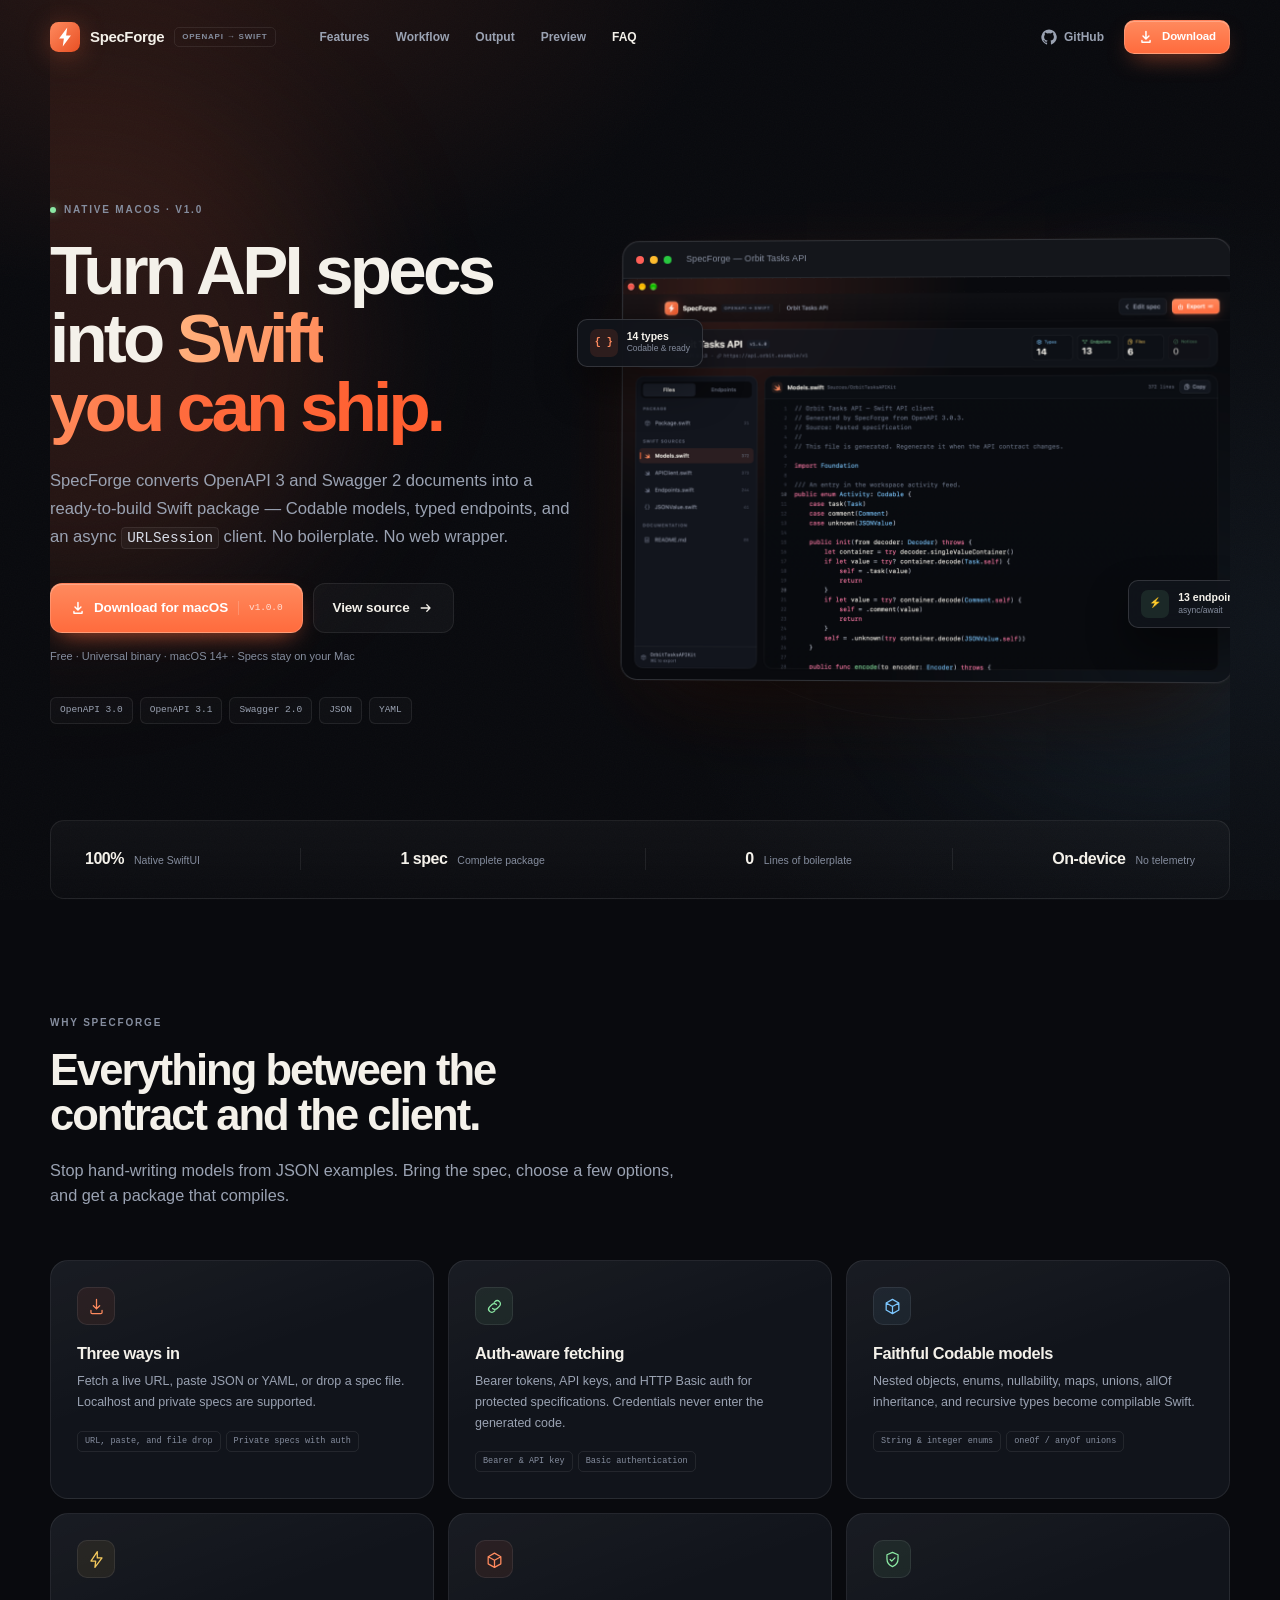
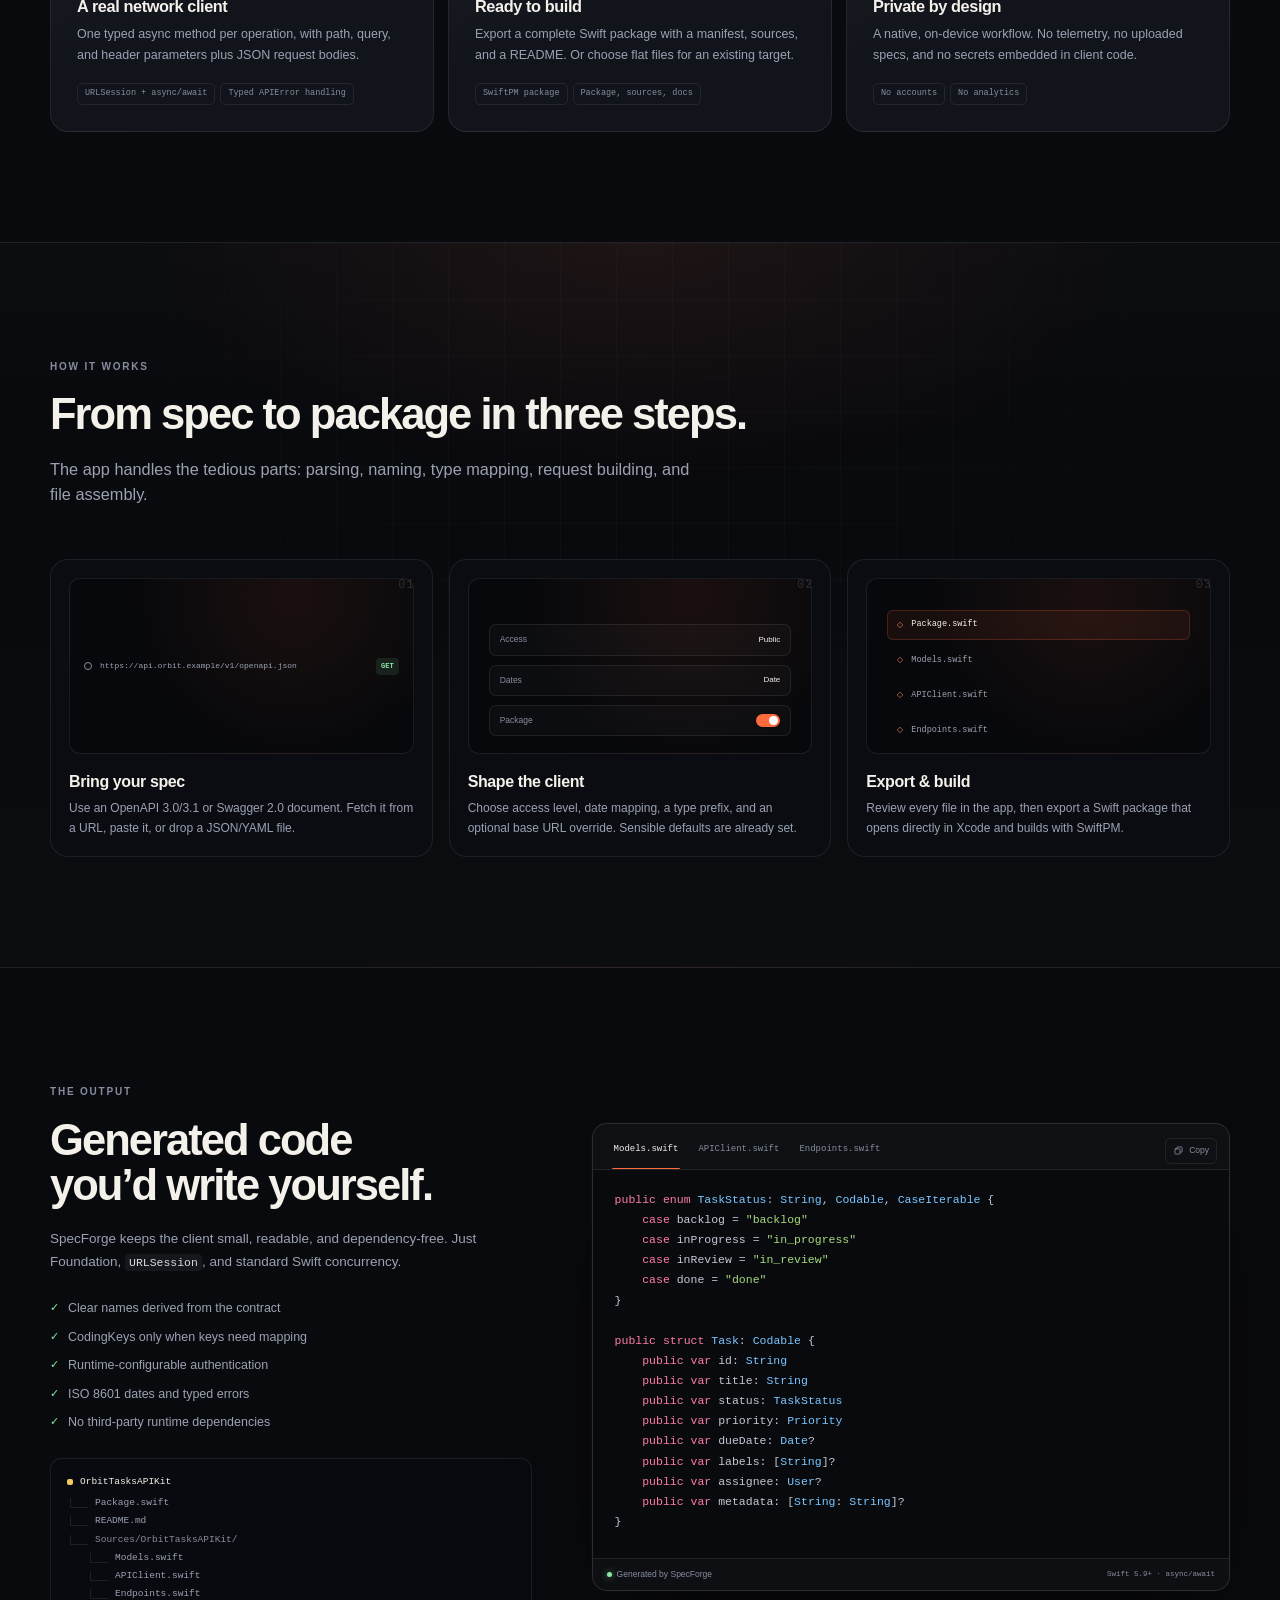
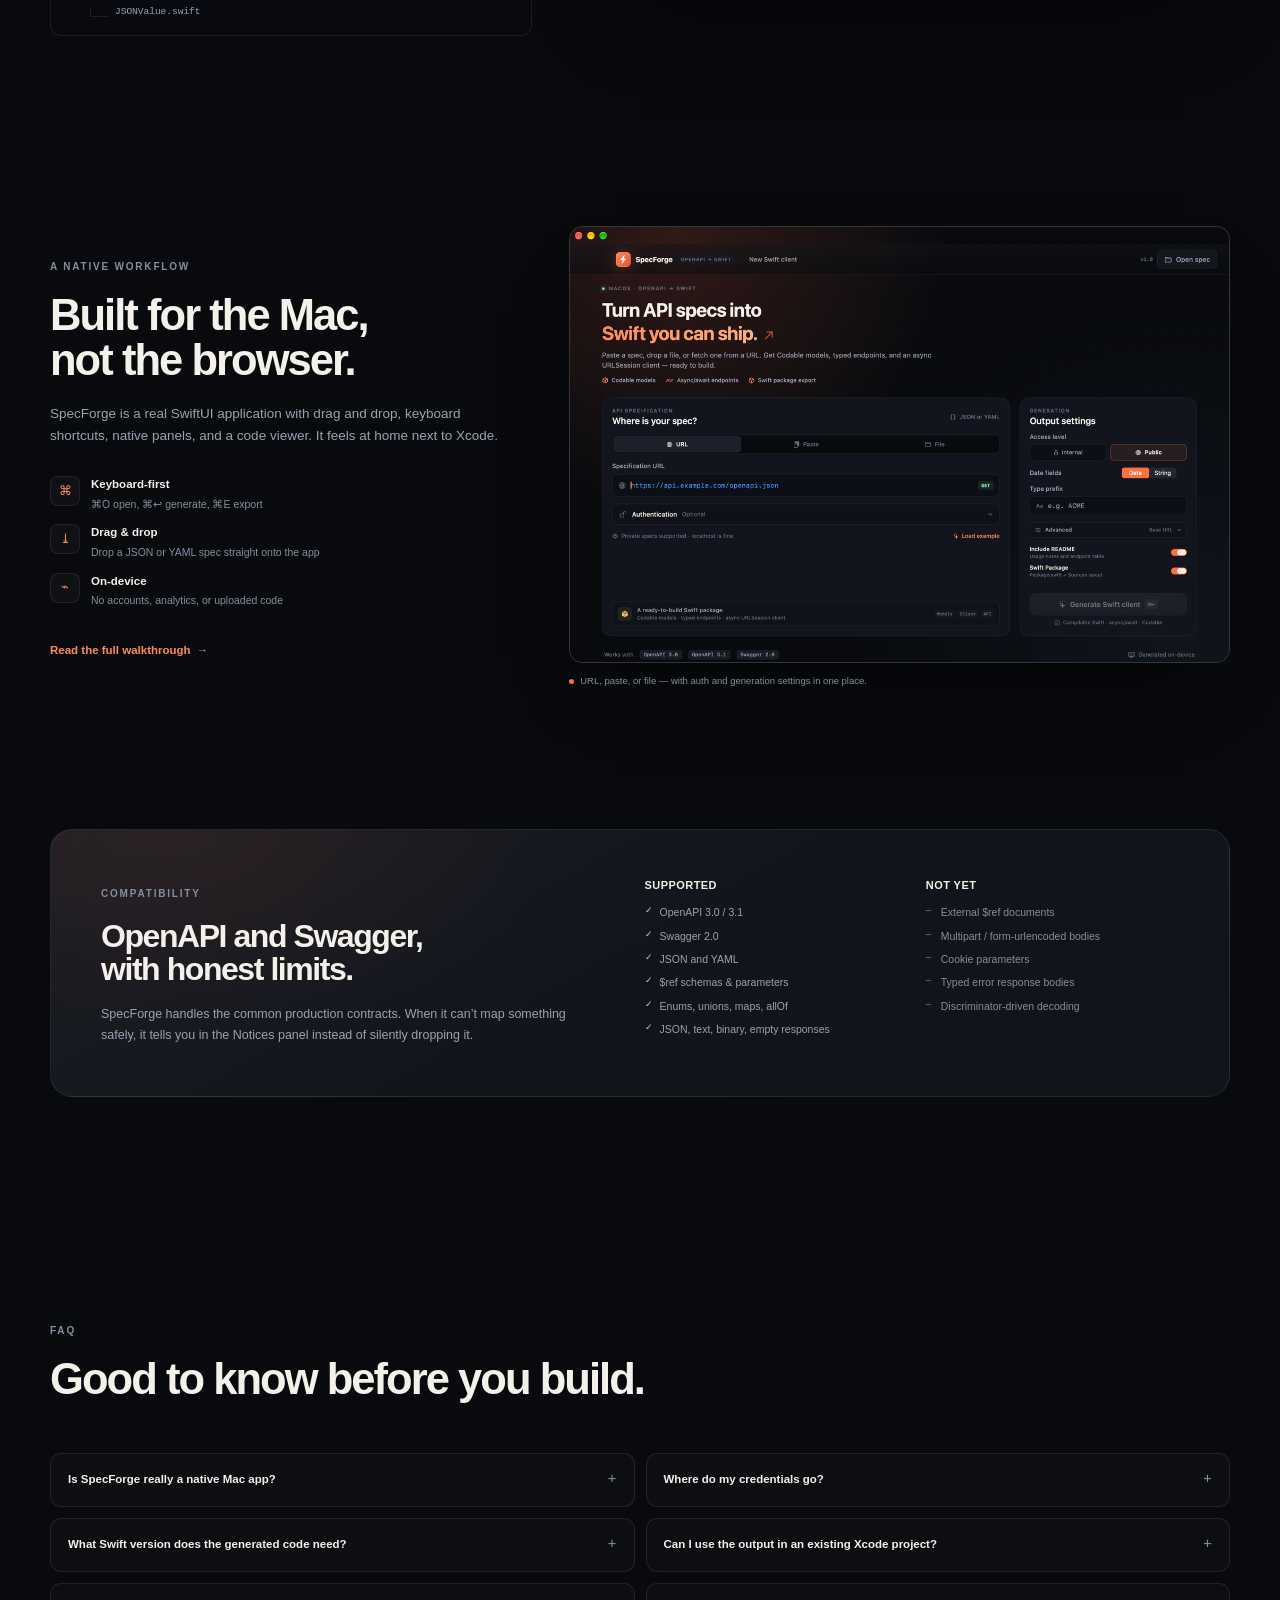
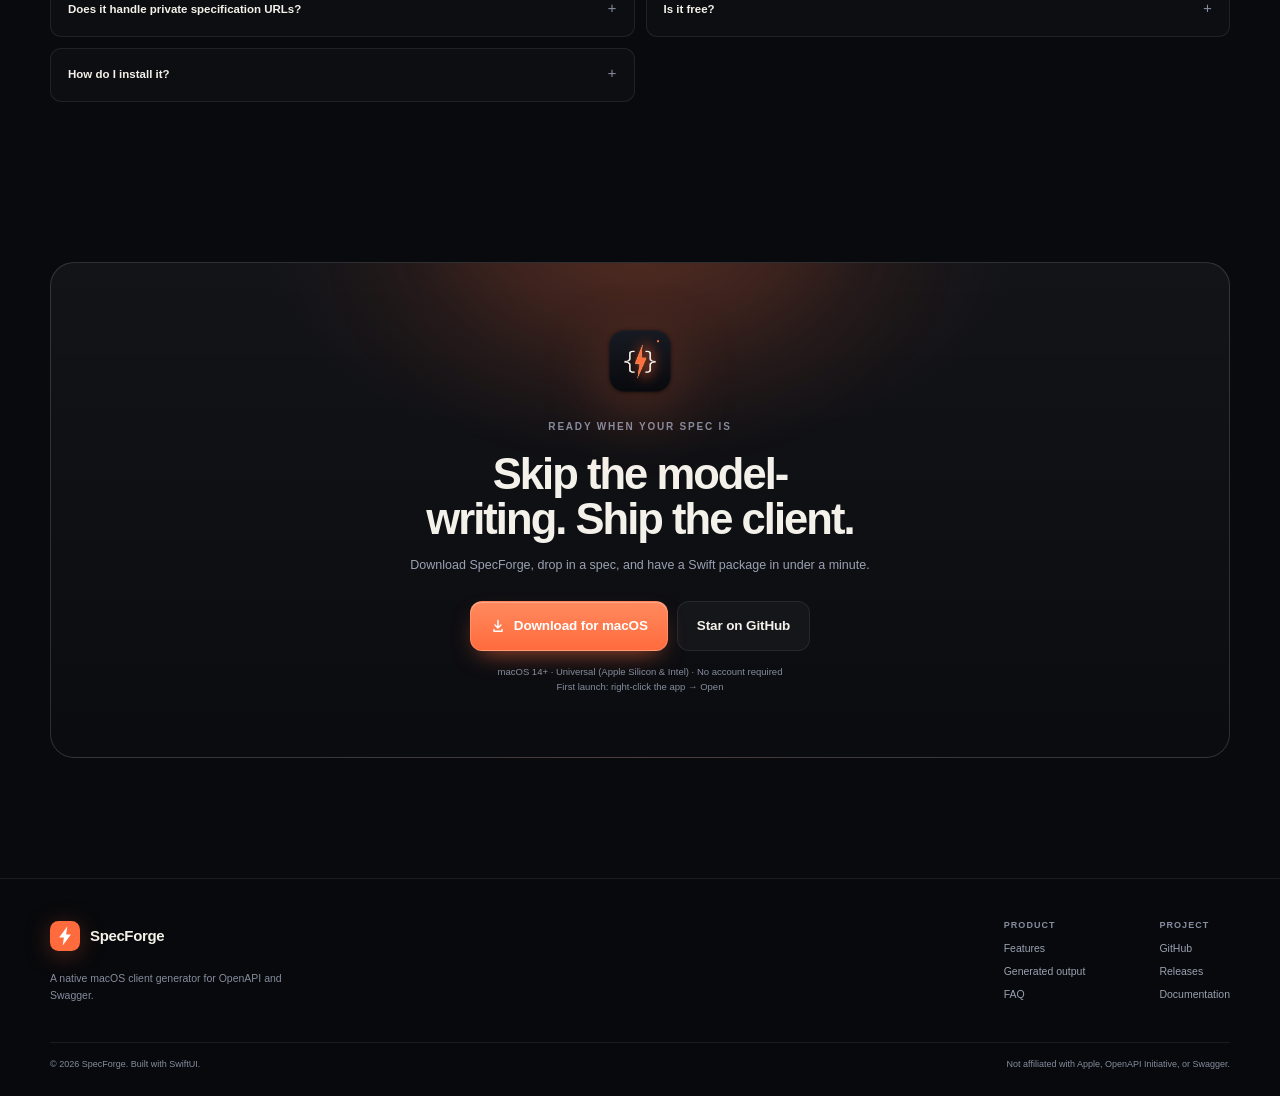
==== commit a968723e: "Add first-launch install guidance to website" ====
--- a/docs/index.html
+++ b/docs/index.html
@@ -491,6 +491,10 @@
           <summary>Is it free?</summary>
           <p>The app is free to download. The source is available on GitHub so you can inspect the generator and build it yourself.</p>
         </details>
+        <details class="faq-item reveal">
+          <summary>How do I install it?</summary>
+          <p>Open the DMG, drag SpecForge to Applications, and launch it. The build is ad-hoc signed but not notarized, so on first launch macOS may ask you to confirm: right-click the app, choose <strong>Open</strong>, then confirm. You can also allow it later in System Settings → Privacy &amp; Security.</p>
+        </details>
       </div>
     </section>
 
@@ -508,7 +512,7 @@
           </a>
           <a class="button button-ghost button-large" href="https://github.com/LBkos/specforge" target="_blank" rel="noopener">Star on GitHub</a>
         </div>
-        <p class="cta-note">macOS 14+ · Universal (Apple Silicon &amp; Intel) · No account required</p>
+        <p class="cta-note">macOS 14+ · Universal (Apple Silicon &amp; Intel) · No account required<br>First launch: right-click the app → Open</p>
       </div>
     </section>
   </main>
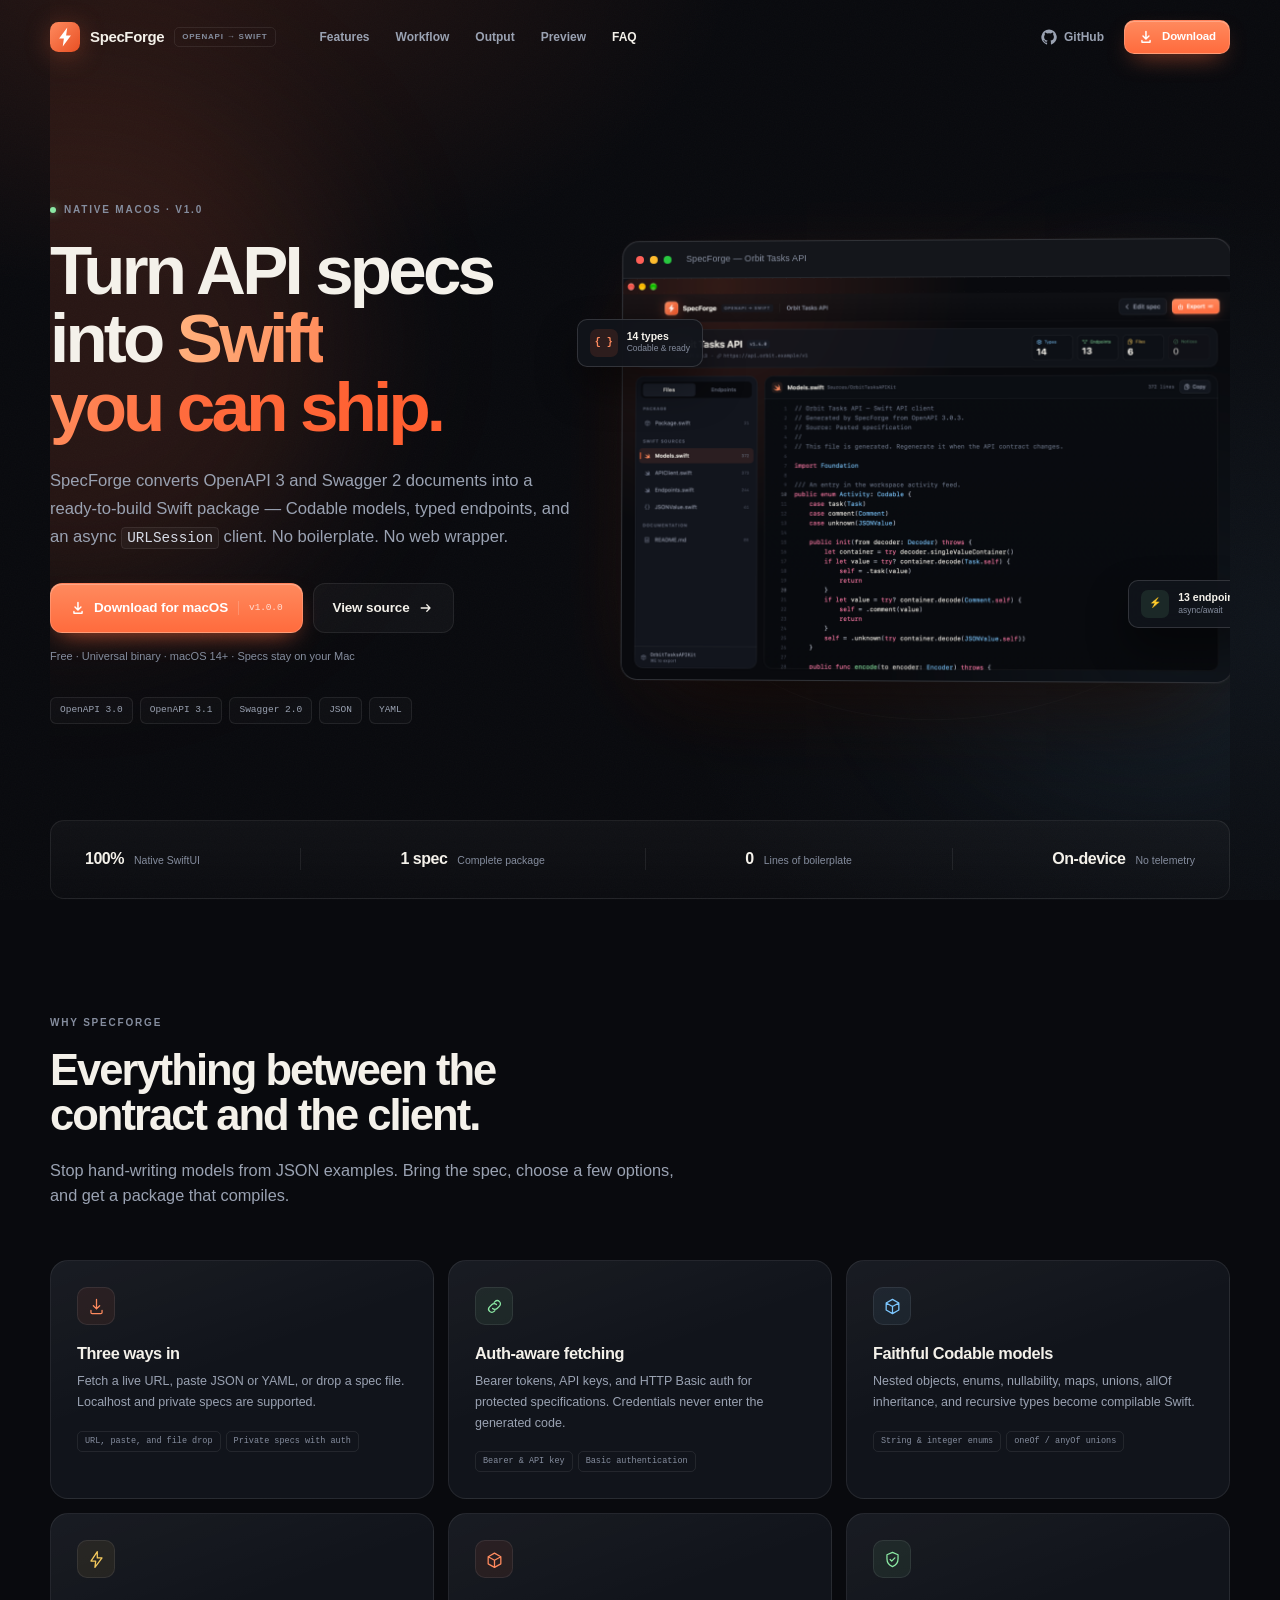
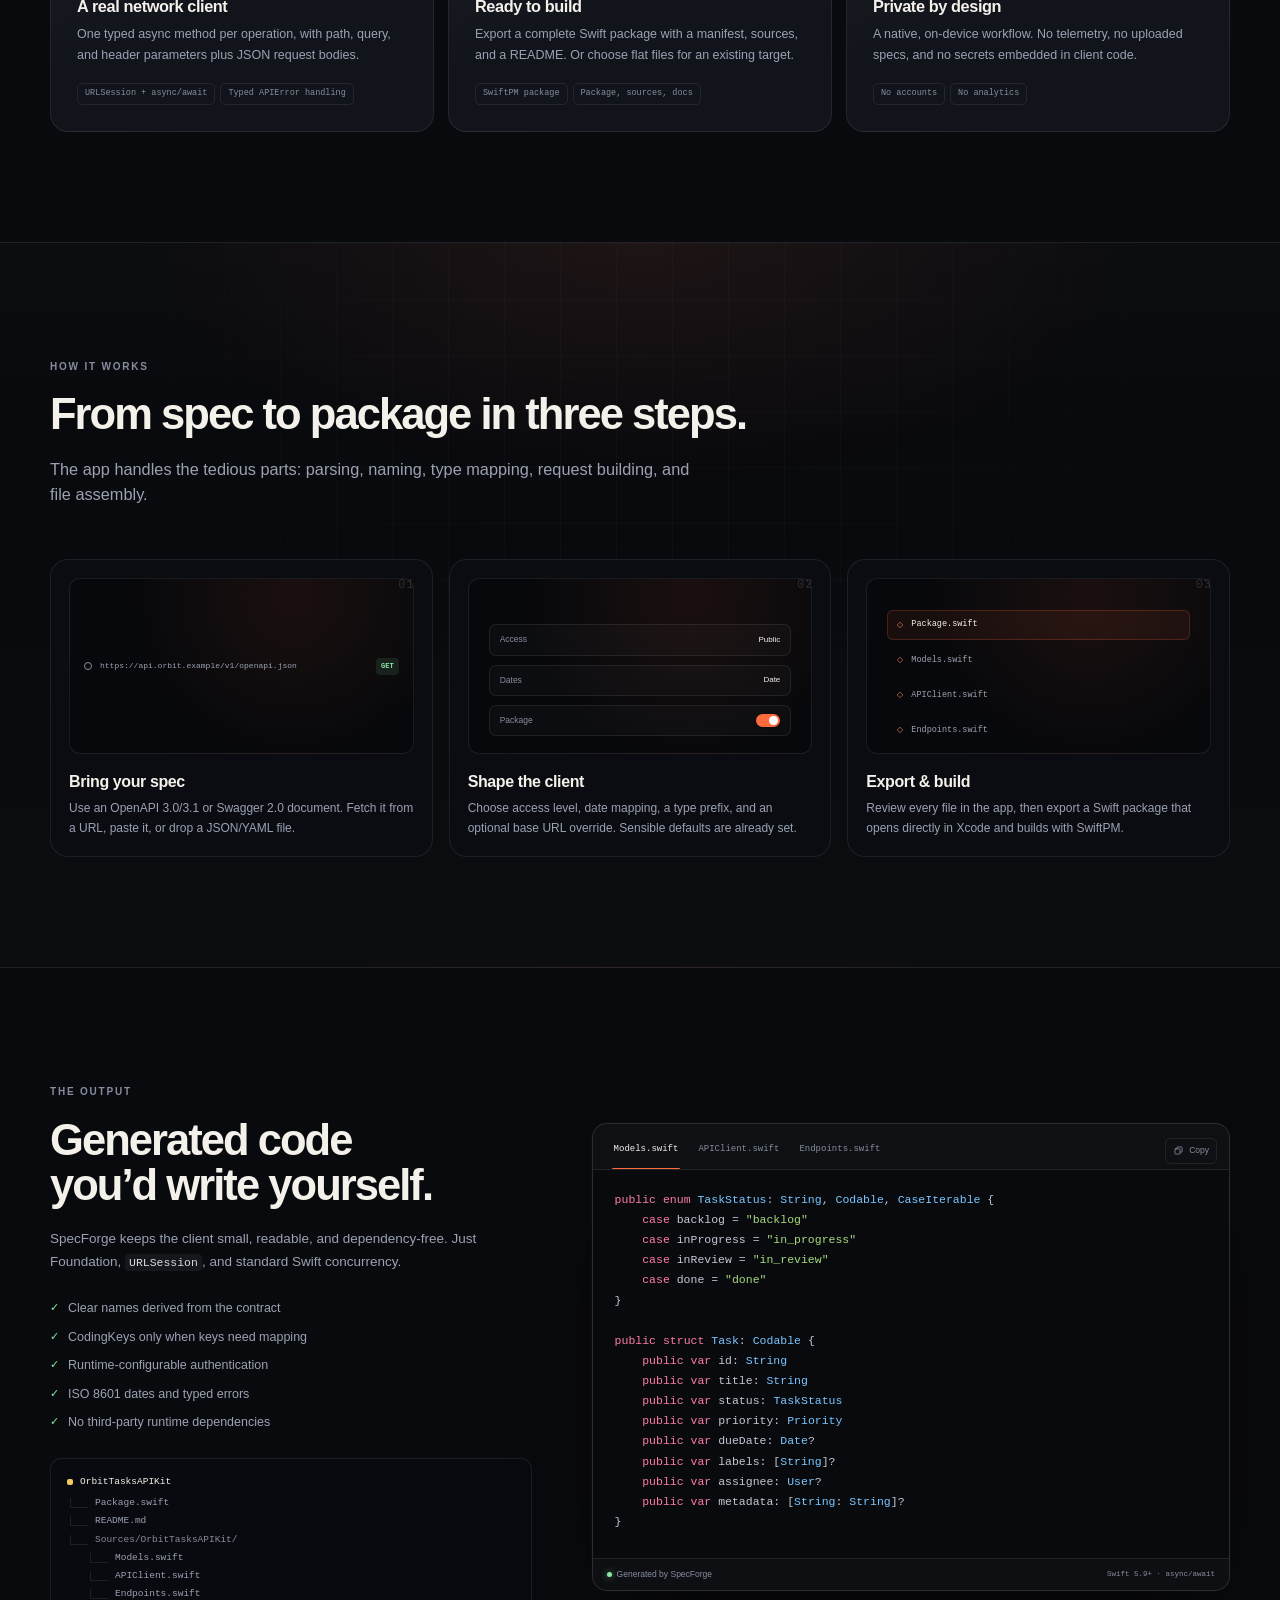
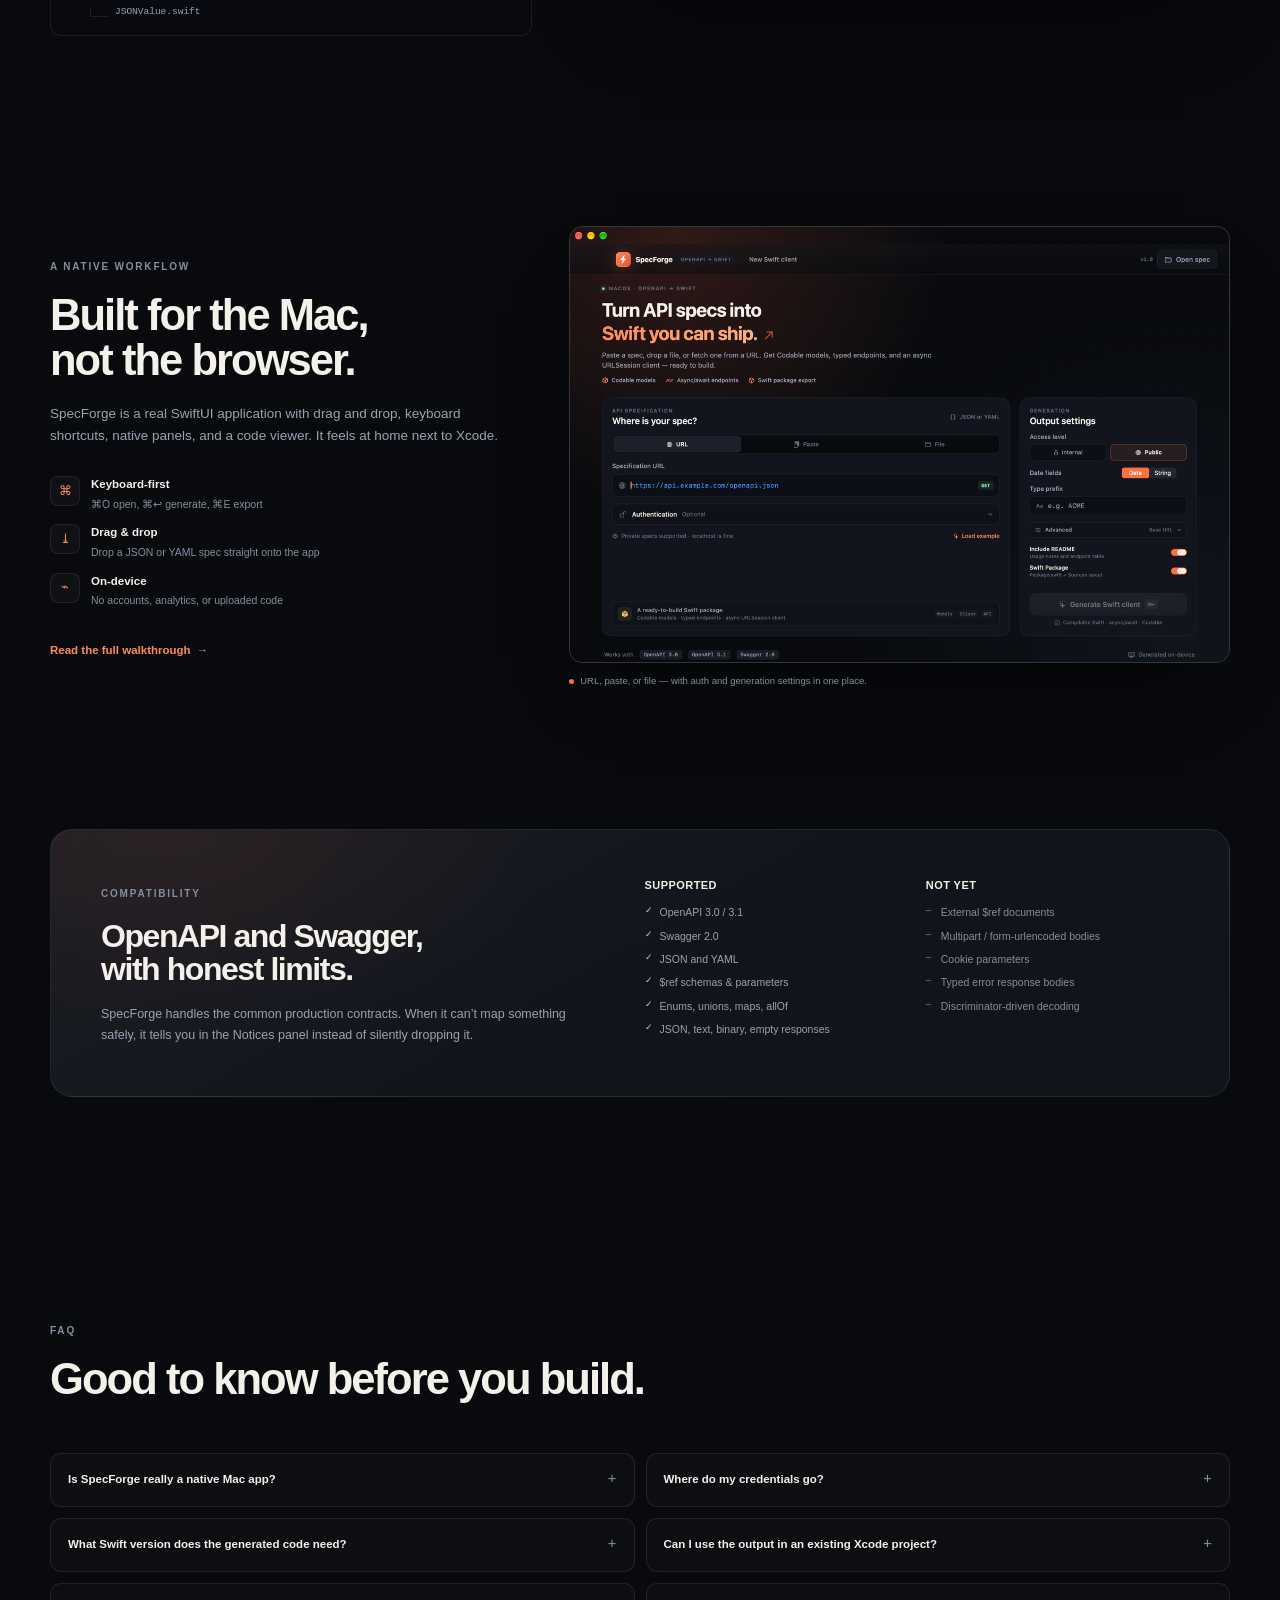
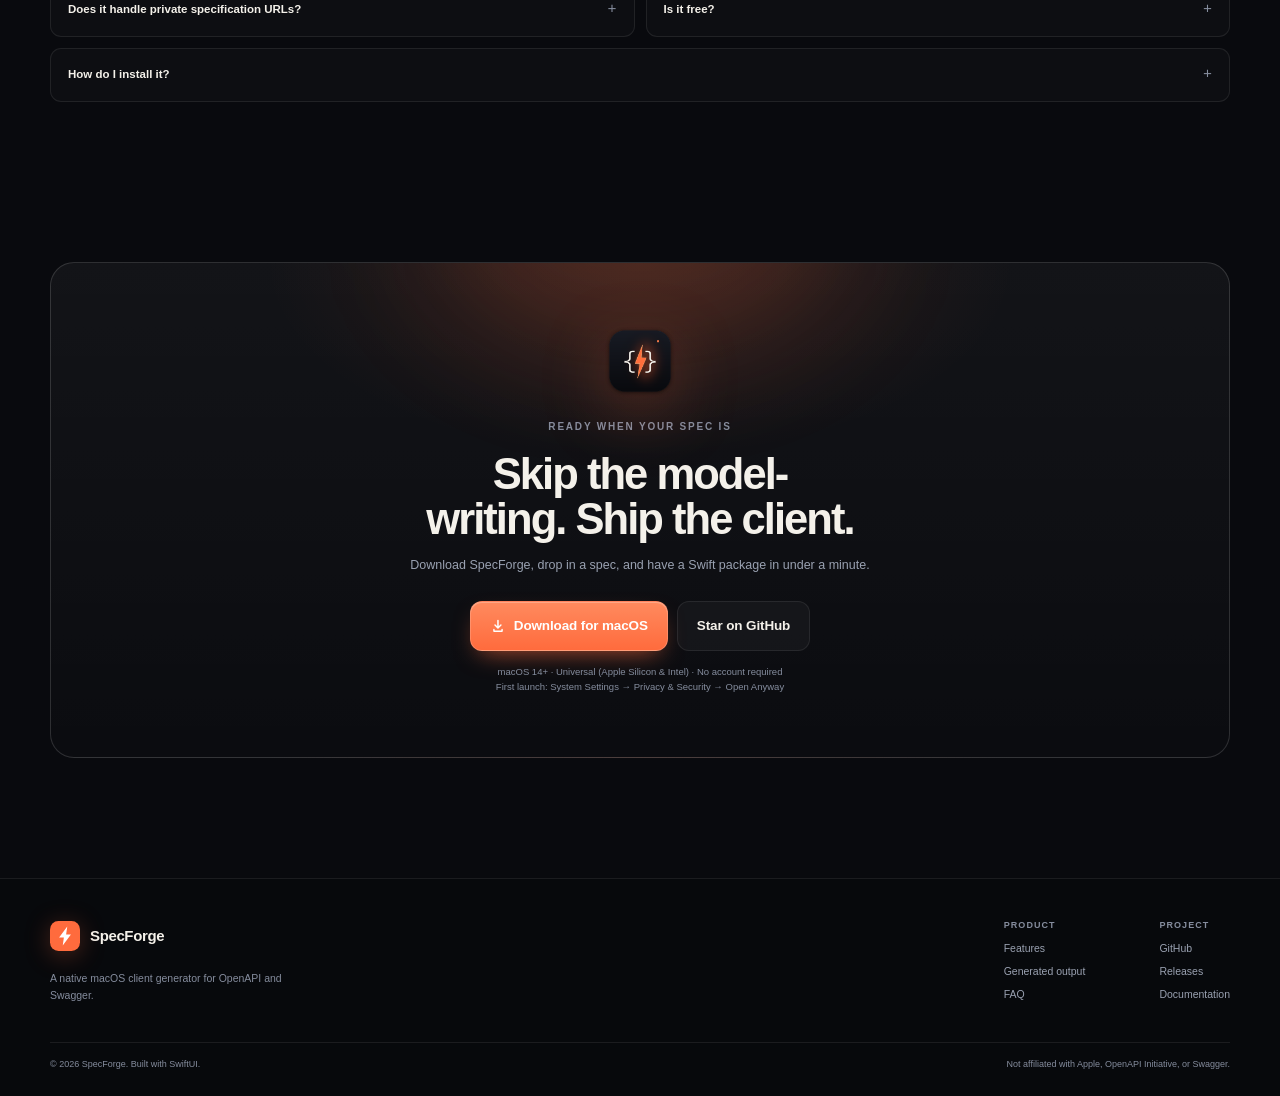
==== commit 821d37eb: "Fix website install steps for macOS 15+ and FAQ grid gap Right-click → Open no longer bypasses Gatek" ====
--- a/docs/index.html
+++ b/docs/index.html
@@ -493,7 +493,7 @@
         </details>
         <details class="faq-item reveal">
           <summary>How do I install it?</summary>
-          <p>Open the DMG, drag SpecForge to Applications, and launch it. The build is ad-hoc signed but not notarized, so on first launch macOS may ask you to confirm: right-click the app, choose <strong>Open</strong>, then confirm. You can also allow it later in System Settings → Privacy &amp; Security.</p>
+          <p>Open the DMG, drag SpecForge to Applications, and launch it. The build is ad-hoc signed but not notarized, so macOS blocks the first launch. On macOS 15 or later, open System Settings → Privacy &amp; Security, scroll down, and click <strong>Open Anyway</strong>. On macOS 14, right-click the app and choose <strong>Open</strong>. You only need to do this once.</p>
         </details>
       </div>
     </section>
@@ -512,7 +512,7 @@
           </a>
           <a class="button button-ghost button-large" href="https://github.com/LBkos/specforge" target="_blank" rel="noopener">Star on GitHub</a>
         </div>
-        <p class="cta-note">macOS 14+ · Universal (Apple Silicon &amp; Intel) · No account required<br>First launch: right-click the app → Open</p>
+        <p class="cta-note">macOS 14+ · Universal (Apple Silicon &amp; Intel) · No account required<br>First launch: System Settings → Privacy &amp; Security → Open Anyway</p>
       </div>
     </section>
   </main>
--- a/docs/styles.css
+++ b/docs/styles.css
@@ -1409,6 +1409,10 @@
   gap: 11px;
 }
 
+.faq-item:last-child:nth-child(odd) {
+  grid-column: 1 / -1;
+}
+
 .faq-item {
   border: 1px solid var(--line);
   border-radius: 11px;
